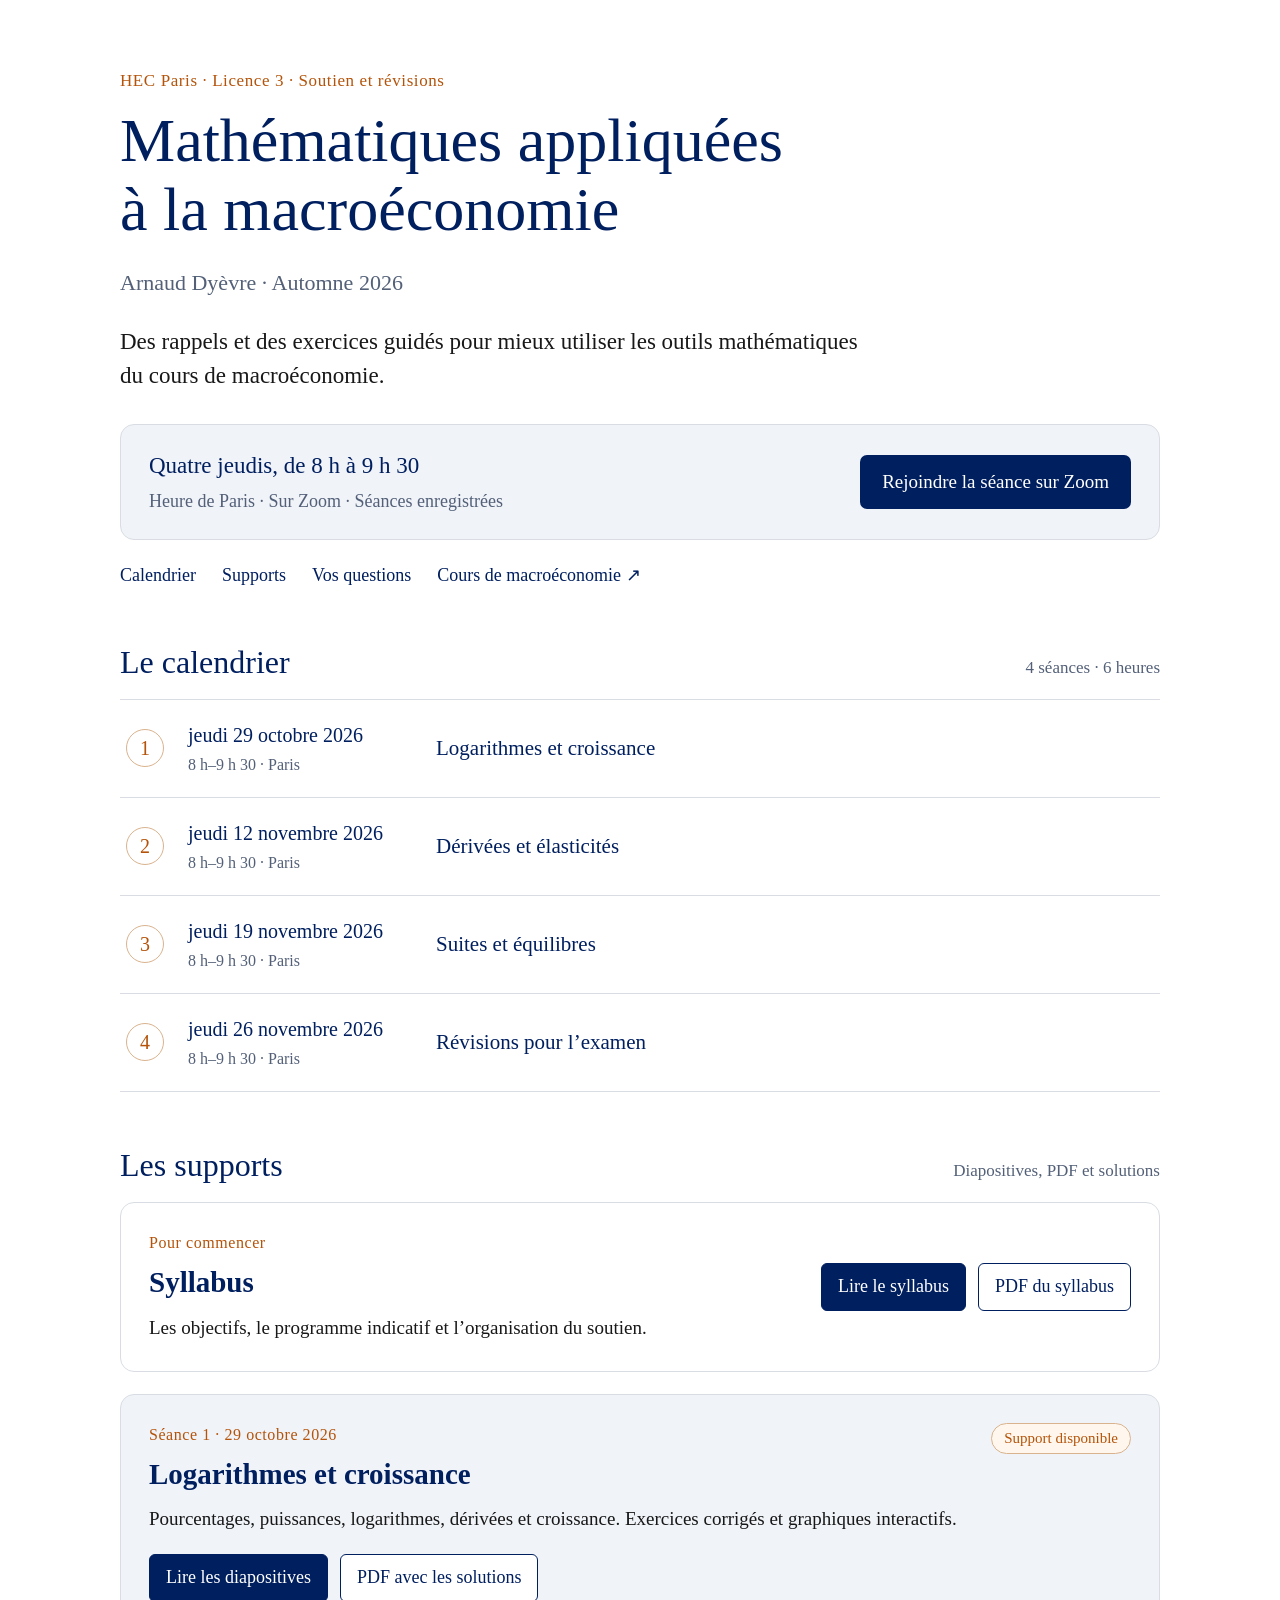
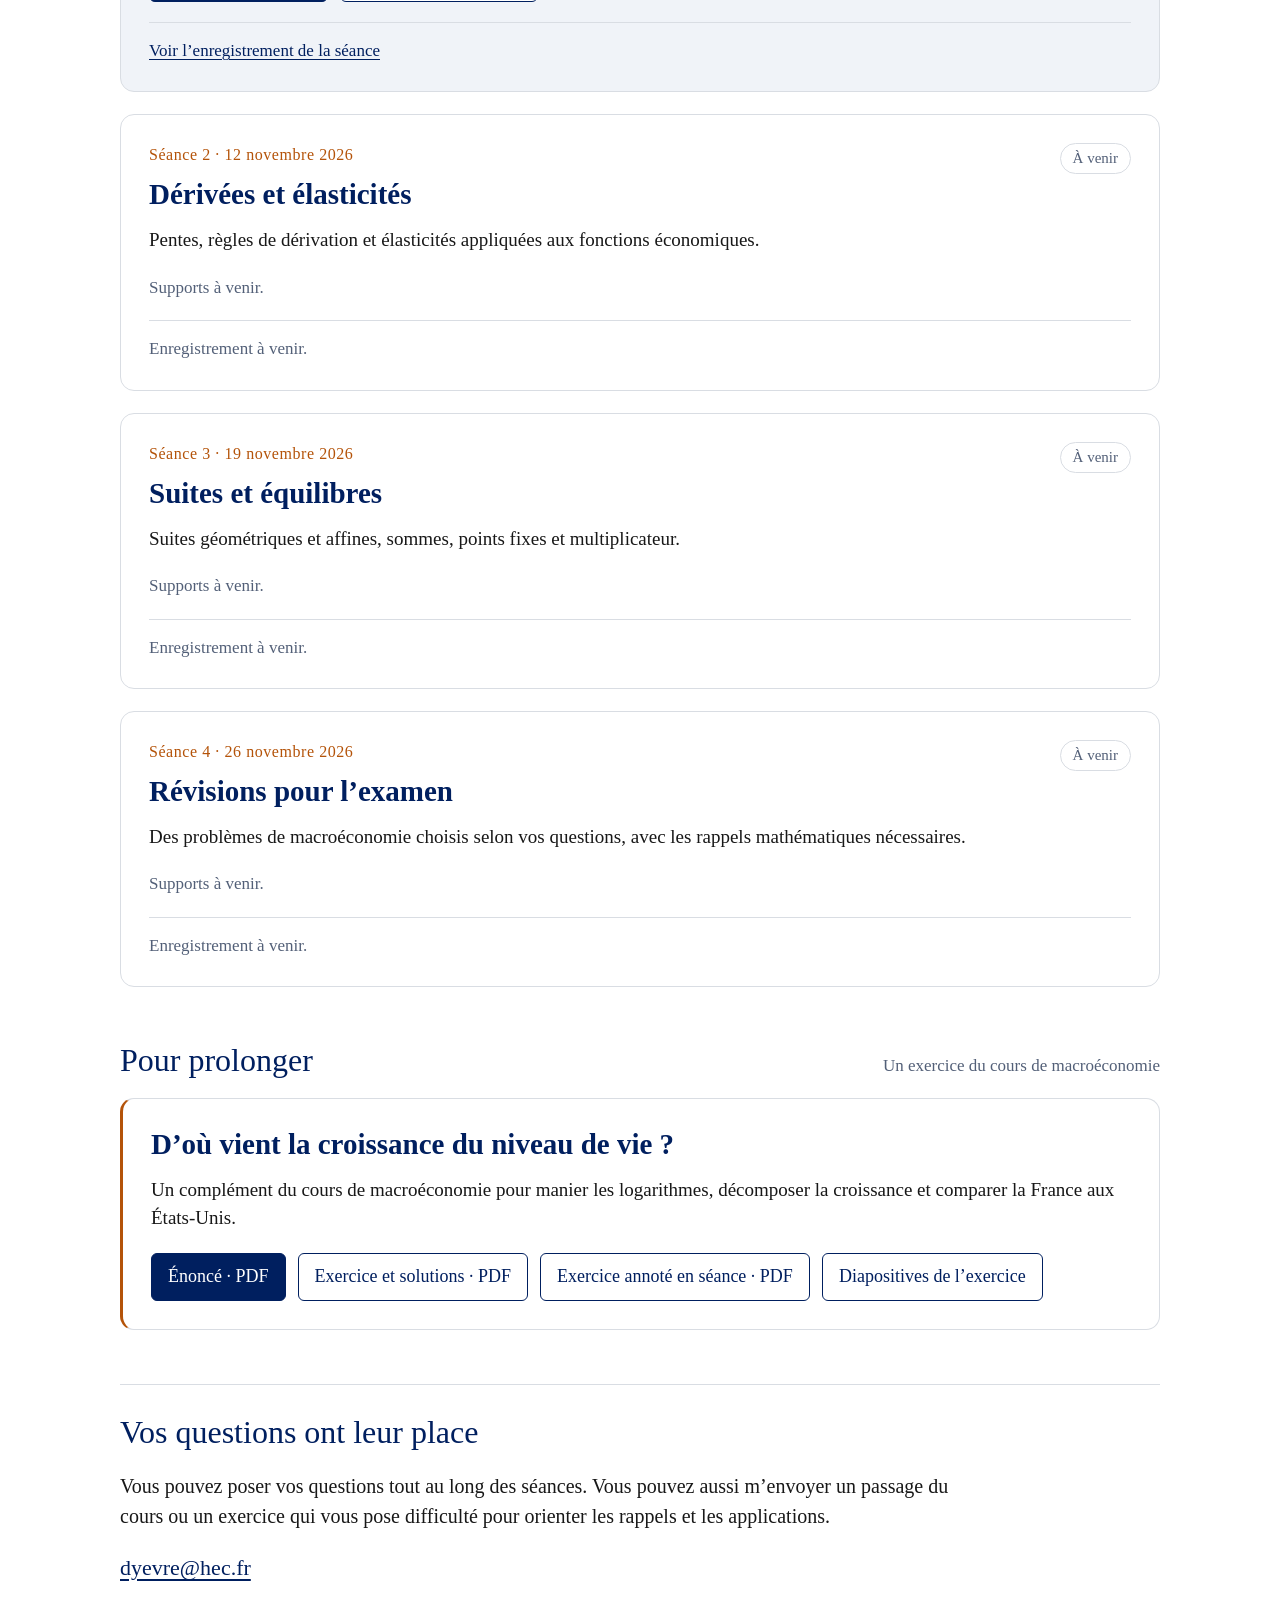
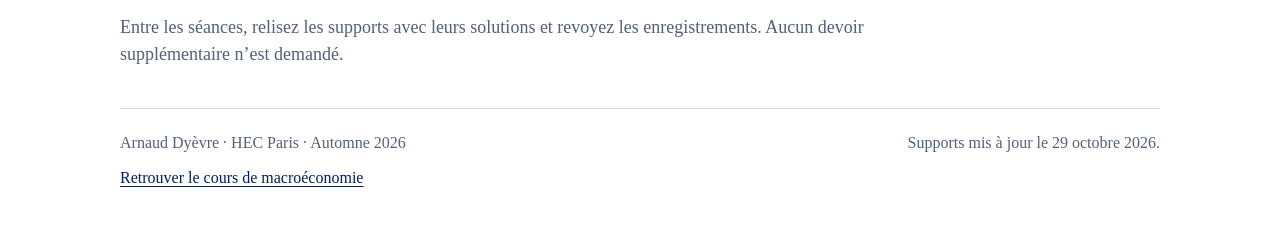
==== index.html @ a01ea905 "Retirer le sous-titre de la section questions" ====
<!doctype html>
<html lang="fr">
<head>
  <meta charset="utf-8">
  <meta name="viewport" content="width=device-width, initial-scale=1">
  <meta name="description" content="Soutien en mathématiques appliquées à la macroéconomie. HEC Paris, Licence 3, Arnaud Dyèvre. Calendrier, lien Zoom, supports et exercices corrigés.">
  <link rel="canonical" href="https://arnauddyevre.github.io/mathematiques-macro-l3-2026/">
  <link rel="stylesheet" href="assets/site.css">
  <title>Mathématiques appliquées à la macroéconomie · HEC Paris</title>
</head>
<body>
  <a class="skip-link" href="#contenu">Aller au contenu</a>
  <main id="contenu">
    <header class="masthead">
      <p class="label">HEC Paris · Licence 3 · Soutien et révisions</p>
      <h1>Mathématiques appliquées<br> à la macroéconomie</h1>
      <p class="byline">Arnaud Dyèvre · Automne 2026</p>
      <p class="intro">Des rappels et des exercices guidés pour mieux utiliser les outils mathématiques du cours de macroéconomie.</p>
      <div class="meeting">
        <div>
          <p class="meeting-title">Quatre jeudis, de 8 h à 9 h 30</p>
          <p>Heure de Paris · Sur Zoom · Séances enregistrées</p>
        </div>
        <a class="zoom-link" href="https://hec-fr.zoom.us/j/93011136037?pwd=wQGfQy9yDaXezqbJREj5pAg8mzJa5s.1">Rejoindre la séance sur Zoom</a>
      </div>
      <nav class="page-nav" aria-label="Sur cette page">
        <a href="#calendrier">Calendrier</a>
        <a href="#supports">Supports</a>
        <a href="#questions">Vos questions</a>
        <a href="https://arnauddyevre.github.io/macroeconomie-l3-2026/">Cours de macroéconomie ↗</a>
      </nav>
    </header>

    <section class="section" id="calendrier" aria-labelledby="calendrier-titre">
      <div class="section-heading">
        <h2 id="calendrier-titre">Le calendrier</h2>
        <p>4 séances · 6 heures</p>
      </div>
      <ol class="schedule">
        <li><span class="session-number" aria-hidden="true">1</span><div class="date-block"><time datetime="2026-10-29">jeudi 29 octobre 2026</time><span class="hours">8 h–9 h 30 · Paris</span></div><a class="session-topic" href="#seance-1">Logarithmes et croissance</a></li>
        <li><span class="session-number" aria-hidden="true">2</span><div class="date-block"><time datetime="2026-11-12">jeudi 12 novembre 2026</time><span class="hours">8 h–9 h 30 · Paris</span></div><span class="session-topic">Dérivées et élasticités</span></li>
        <li><span class="session-number" aria-hidden="true">3</span><div class="date-block"><time datetime="2026-11-19">jeudi 19 novembre 2026</time><span class="hours">8 h–9 h 30 · Paris</span></div><span class="session-topic">Suites et équilibres</span></li>
        <li><span class="session-number" aria-hidden="true">4</span><div class="date-block"><time datetime="2026-11-26">jeudi 26 novembre 2026</time><span class="hours">8 h–9 h 30 · Paris</span></div><span class="session-topic">Révisions pour l’examen</span></li>
      </ol>
    </section>

    <section class="section" id="supports" aria-labelledby="supports-titre">
      <div class="section-heading">
        <h2 id="supports-titre">Les supports</h2>
        <p>Diapositives, PDF et solutions</p>
      </div>
      <div class="resources">
        <article class="resource syllabus">
          <div>
            <p class="eyebrow">Pour commencer</p>
            <h3>Syllabus</h3>
            <p>Les objectifs, le programme indicatif et l’organisation du soutien.</p>
          </div>
          <div class="links">
            <a class="primary" href="syllabus.html">Lire le syllabus</a>
            <a href="syllabus.pdf">PDF du syllabus</a>
          </div>
        </article>
        <article class="resource" id="seance-1"><div class="resource-header"><div><p class="eyebrow">Séance 1 · 29 octobre 2026</p><h3>Logarithmes et croissance</h3></div><span class="badge">Support disponible</span></div><p>Pourcentages, puissances, logarithmes, dérivées et croissance. Exercices corrigés et graphiques interactifs.</p><div class="links"><a class="primary" href="seances/01/index.html">Lire les diapositives</a><a href="seances/01/cours.pdf">PDF avec les solutions</a></div><p class="recording"><a href="https://hec-fr.zoom.us/rec/share/CpAm8EbOjCnh-dAqGoiqT7dMK39bv6_AXzwd8DbIf7z0qq-OhSdYJFGnqso7XbMc.ZM7nqVQyBa89vtGU">Voir l’enregistrement de la séance</a></p></article>
        <article class="resource upcoming" id="seance-2"><div class="resource-header"><div><p class="eyebrow">Séance 2 · 12 novembre 2026</p><h3>Dérivées et élasticités</h3></div><span class="badge upcoming">À venir</span></div><p>Pentes, règles de dérivation et élasticités appliquées aux fonctions économiques.</p><p class="availability">Supports à venir.</p><p class="recording">Enregistrement à venir.</p></article>
        <article class="resource upcoming" id="seance-3"><div class="resource-header"><div><p class="eyebrow">Séance 3 · 19 novembre 2026</p><h3>Suites et équilibres</h3></div><span class="badge upcoming">À venir</span></div><p>Suites géométriques et affines, sommes, points fixes et multiplicateur.</p><p class="availability">Supports à venir.</p><p class="recording">Enregistrement à venir.</p></article>
        <article class="resource upcoming" id="seance-4"><div class="resource-header"><div><p class="eyebrow">Séance 4 · 26 novembre 2026</p><h3>Révisions pour l’examen</h3></div><span class="badge upcoming">À venir</span></div><p>Des problèmes de macroéconomie choisis selon vos questions, avec les rappels mathématiques nécessaires.</p><p class="availability">Supports à venir.</p><p class="recording">Enregistrement à venir.</p></article>
      </div>
    </section>

    <section class="section" aria-labelledby="complement-titre">
      <div class="section-heading">
        <h2 id="complement-titre">Pour prolonger</h2>
        <p>Un exercice du cours de macroéconomie</p>
      </div>
      <article class="resource complement">
        <h3>D’où vient la croissance du niveau de vie ?</h3>
        <p>Un complément du cours de macroéconomie pour manier les logarithmes, décomposer la croissance et comparer la France aux États-Unis.</p>
        <div class="links">
          <a class="primary" href="https://arnauddyevre.github.io/macroeconomie-l3-2026/chapitre-1/exercices/niveau_vie_exercice_etudiant.pdf">Énoncé · PDF</a>
          <a href="https://arnauddyevre.github.io/macroeconomie-l3-2026/supports-enseignant-362f9e78756efc9147313d8e/session-1/exercices/niveau_vie_exercice_corrige.pdf">Exercice et solutions · PDF</a>
          <a href="seances/01/exercices/niveau_vie_exercice_annote.pdf">Exercice annoté en séance · PDF</a>
          <a href="https://arnauddyevre.github.io/macroeconomie-l3-2026/chapitre-1/#exercice-niveau-vie-1">Diapositives de l’exercice</a>
        </div>
      </article>
    </section>

    <section class="questions" id="questions" aria-labelledby="questions-titre">
      <h2 id="questions-titre">Vos questions ont leur place</h2>
      <p>Vous pouvez poser vos questions tout au long des séances. Vous pouvez aussi m’envoyer un passage du cours ou un exercice qui vous pose difficulté pour orienter les rappels et les applications.</p>
      <a class="contact" href="mailto:dyevre@hec.fr">dyevre@hec.fr</a>
      <p class="after-class">Entre les séances, relisez les supports avec leurs solutions et revoyez les enregistrements. Aucun devoir supplémentaire n’est demandé.</p>
    </section>

    <footer>
      <p>Arnaud Dyèvre · HEC Paris · Automne 2026</p>
      <p>Supports mis à jour le <time datetime="2026-10-29">29 octobre 2026</time>.</p>
      <a href="https://arnauddyevre.github.io/macroeconomie-l3-2026/">Retrouver le cours de macroéconomie</a>
    </footer>
  </main>
</body>
</html>
---- assets/site.css ----
:root{--navy:#001F5F;--accent:#B45309;--ink:#181818;--muted:#536078;--line:#D9DDE3;--blue:#F0F3F8;--orange:#FFF7ED}
*{box-sizing:border-box}
html{scroll-behavior:smooth;scroll-padding-top:24px}
body{margin:0;background:#fff;color:var(--ink);font-family:Palatino,"Palatino Linotype","Book Antiqua",serif;font-size:20px;line-height:1.5}
a{color:var(--navy);text-underline-offset:.18em}
a:focus-visible{outline:3px solid var(--accent);outline-offset:5px}
main{max-width:1100px;margin:0 auto;padding:68px 30px 40px}
.skip-link{position:absolute;left:24px;top:-100px;background:#fff;padding:12px 18px;z-index:10}
.skip-link:focus{top:16px}
.label,.eyebrow{color:var(--accent);font-size:17px;letter-spacing:.035em;margin:0 0 12px}
h1,h2,h3{color:var(--navy)}
h1{font-size:clamp(37px,5.7vw,62px);line-height:1.12;font-weight:400;margin:0 0 22px}
.byline{color:var(--muted);font-size:22px;margin:0 0 26px}
.intro{max-width:760px;font-size:23px;line-height:1.45;margin:0 0 32px}
.meeting{display:flex;align-items:center;justify-content:space-between;gap:24px;padding:24px 28px;background:var(--blue);border:1px solid var(--line);border-radius:14px}
.meeting p{margin:0;color:var(--muted);font-size:18px}
.meeting .meeting-title{font-size:23px;color:var(--navy);margin-bottom:4px}
.meeting .zoom-link{flex-shrink:0;text-align:center;text-decoration:none;background:var(--navy);color:#fff;padding:13px 22px;border-radius:7px;font-size:19px;min-height:48px}
.meeting .zoom-link:hover{box-shadow:0 0 0 2px var(--accent)}
.preview-warning{max-width:300px;border-left:3px solid var(--accent);padding-left:16px;color:var(--accent)!important}
.page-nav{display:flex;flex-wrap:wrap;gap:12px 26px;padding:22px 0 0;font-size:18px}
.page-nav a{text-decoration:none}
.page-nav a:hover{text-decoration:underline}
.section{margin-top:54px}
.section-heading{display:flex;align-items:baseline;justify-content:space-between;gap:20px;margin-bottom:18px}
h2{font-size:32px;line-height:1.2;font-weight:400;margin:0}
.section-heading p{margin:0;color:var(--muted);font-size:17px}
.schedule{list-style:none;padding:0;margin:0;border-top:1px solid var(--line)}
.schedule li{display:grid;grid-template-columns:44px 230px 1fr;align-items:center;gap:18px;padding:20px 6px;border-bottom:1px solid var(--line)}
.session-number{display:flex;align-items:center;justify-content:center;width:38px;height:38px;color:var(--accent);border:1px solid #D9B38E;border-radius:50%;font-size:20px}
.date-block time{display:block;color:var(--navy);font-size:20px}
.date-block .hours{display:block;color:var(--muted);font-size:16px;margin-top:3px}
.schedule .session-topic{color:var(--navy);font-size:21px;text-decoration:none}
.schedule a.session-topic:hover{text-decoration:underline}
.resources{display:grid;grid-template-columns:minmax(0,1fr);gap:22px}
.resource{border:1px solid var(--line);border-radius:14px;background:var(--blue);padding:28px}
.resource h3{font-size:29px;font-weight:600;line-height:1.2;margin:0 0 14px}
.resource p{font-size:19px;margin:0 0 20px}
.resource .eyebrow{font-size:16px;color:var(--accent);margin-bottom:10px}
.resource-header{display:flex;justify-content:space-between;align-items:flex-start;gap:24px}
.resource-header .badge{white-space:nowrap;border:1px solid #D9B38E;border-radius:30px;padding:4px 12px;font-size:15px;line-height:1.4;color:var(--accent);background:var(--orange)}
.resource-header .badge.upcoming{color:var(--muted);border-color:var(--line);background:#fff}
.links{display:flex;flex-wrap:wrap;gap:12px}
.links a{display:inline-flex;align-items:center;justify-content:center;padding:10px 16px;border:1px solid var(--navy);border-radius:6px;background:#fff;color:var(--navy);font-size:18px;line-height:1.4;text-decoration:none;min-height:48px}
.links a.primary{background:var(--navy);color:#fff}
.links a:hover{box-shadow:0 0 0 2px var(--accent)}
.syllabus{background:#fff;display:flex;align-items:center;justify-content:space-between;gap:30px}
.syllabus p:last-child{margin-bottom:0}
.syllabus .links{flex-shrink:0}
.resource .recording{border-top:1px solid var(--line);padding-top:15px;margin-top:20px;margin-bottom:0;color:var(--muted);font-size:17px}
.resource .availability{color:var(--muted);font-size:17px;margin-bottom:0}
.resource.upcoming{background:#fff}
.complement{background:#fff;border-left:3px solid var(--accent)}
.questions{margin-top:54px;padding:28px 0 0;border-top:1px solid var(--line)}
.questions h2{margin-bottom:18px}
.questions>p:not(.eyebrow){max-width:850px}
.contact{display:inline-block;font-size:22px;margin-bottom:12px}
.questions .after-class{font-size:18px;color:var(--muted)}
footer{display:flex;flex-wrap:wrap;justify-content:space-between;gap:6px 24px;border-top:1px solid var(--line);margin-top:40px;padding-top:22px;font-size:16px;color:var(--muted)}
footer p{margin:0}
footer a{flex-basis:100%;margin-top:5px}
@media(max-width:780px){
  .syllabus{display:block}
  .syllabus .links{margin-top:22px}
  .meeting{align-items:flex-start}
  .schedule li{grid-template-columns:40px 200px 1fr;gap:14px}
  .section-heading{display:block}
  .section-heading p{margin-top:8px}
}
@media(max-width:560px){
  main{padding:36px 20px}
  h1{font-size:38px}
  h1 br{display:none}
  .label{font-size:15px}
  .byline{font-size:20px;margin-bottom:24px}
  .intro{font-size:21px}
  .meeting{display:block;padding:22px}
  .meeting .meeting-title{font-size:21px}
  .meeting .zoom-link{display:block;margin-top:20px}
  .preview-warning{margin-top:18px!important}
  .page-nav{gap:12px 22px;font-size:17px}
  .section{margin-top:42px}
  h2{font-size:29px}
  .schedule li{grid-template-columns:38px 1fr;gap:5px 14px;padding:18px 0}
  .session-number{grid-row:1 / span 2;align-self:start;margin-top:2px}
  .date-block time{font-size:19px}
  .date-block .hours{font-size:16px}
  .schedule .session-topic{grid-column:2;font-size:20px;margin-top:5px}
  .resource{padding:23px}
  .resource h3{font-size:26px}
  .resource-header{display:block}
  .resource-header .badge{display:inline-block;margin:0 0 14px}
  .links{gap:10px}
  .links a{width:100%;justify-content:center;font-size:17px}
  .questions{margin-top:42px}
}
@media(prefers-reduced-motion:reduce){html{scroll-behavior:auto}}
@media print{
  body{font-size:12pt}
  main{padding:0}
  .page-nav,.skip-link{display:none}
  .resource,.meeting{break-inside:avoid}
  .links a{border-color:var(--line);background:#fff!important;color:var(--navy)!important}
  .section{margin-top:24pt}
  footer{font-size:10pt}
}
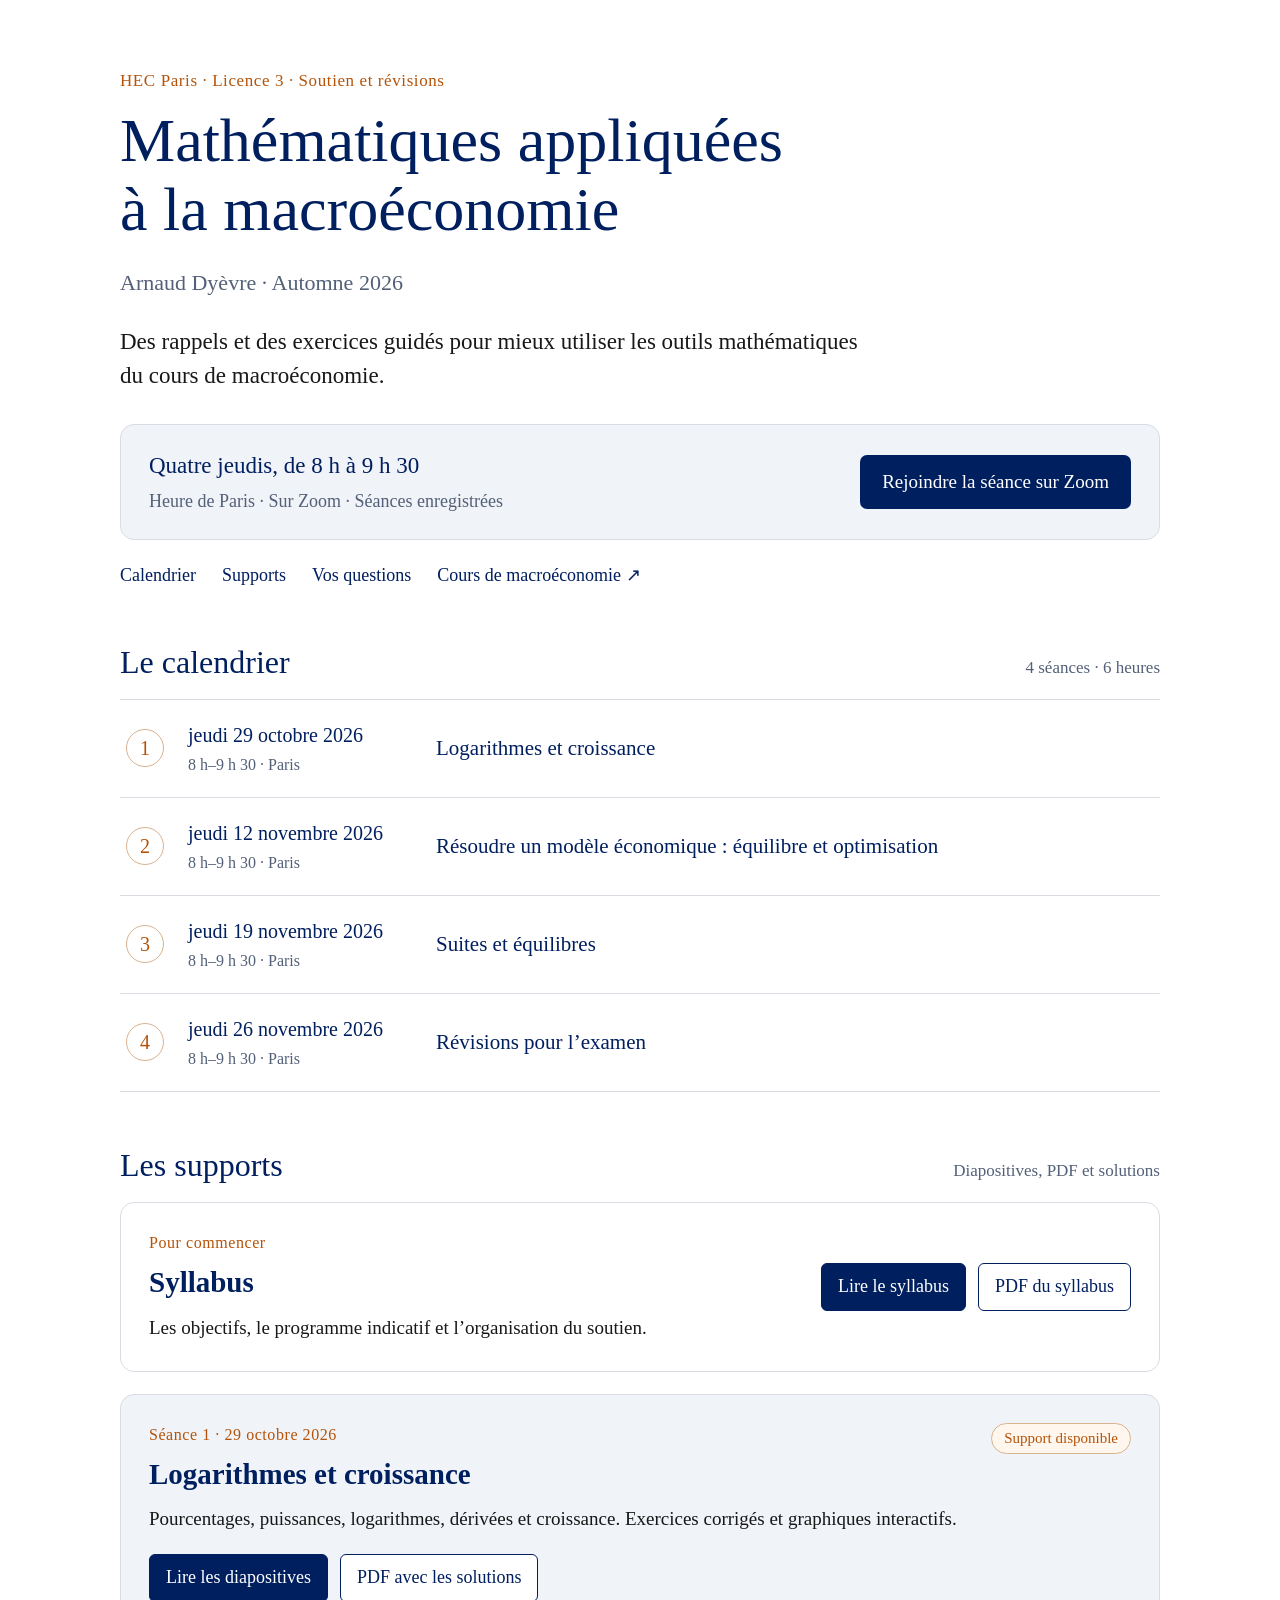
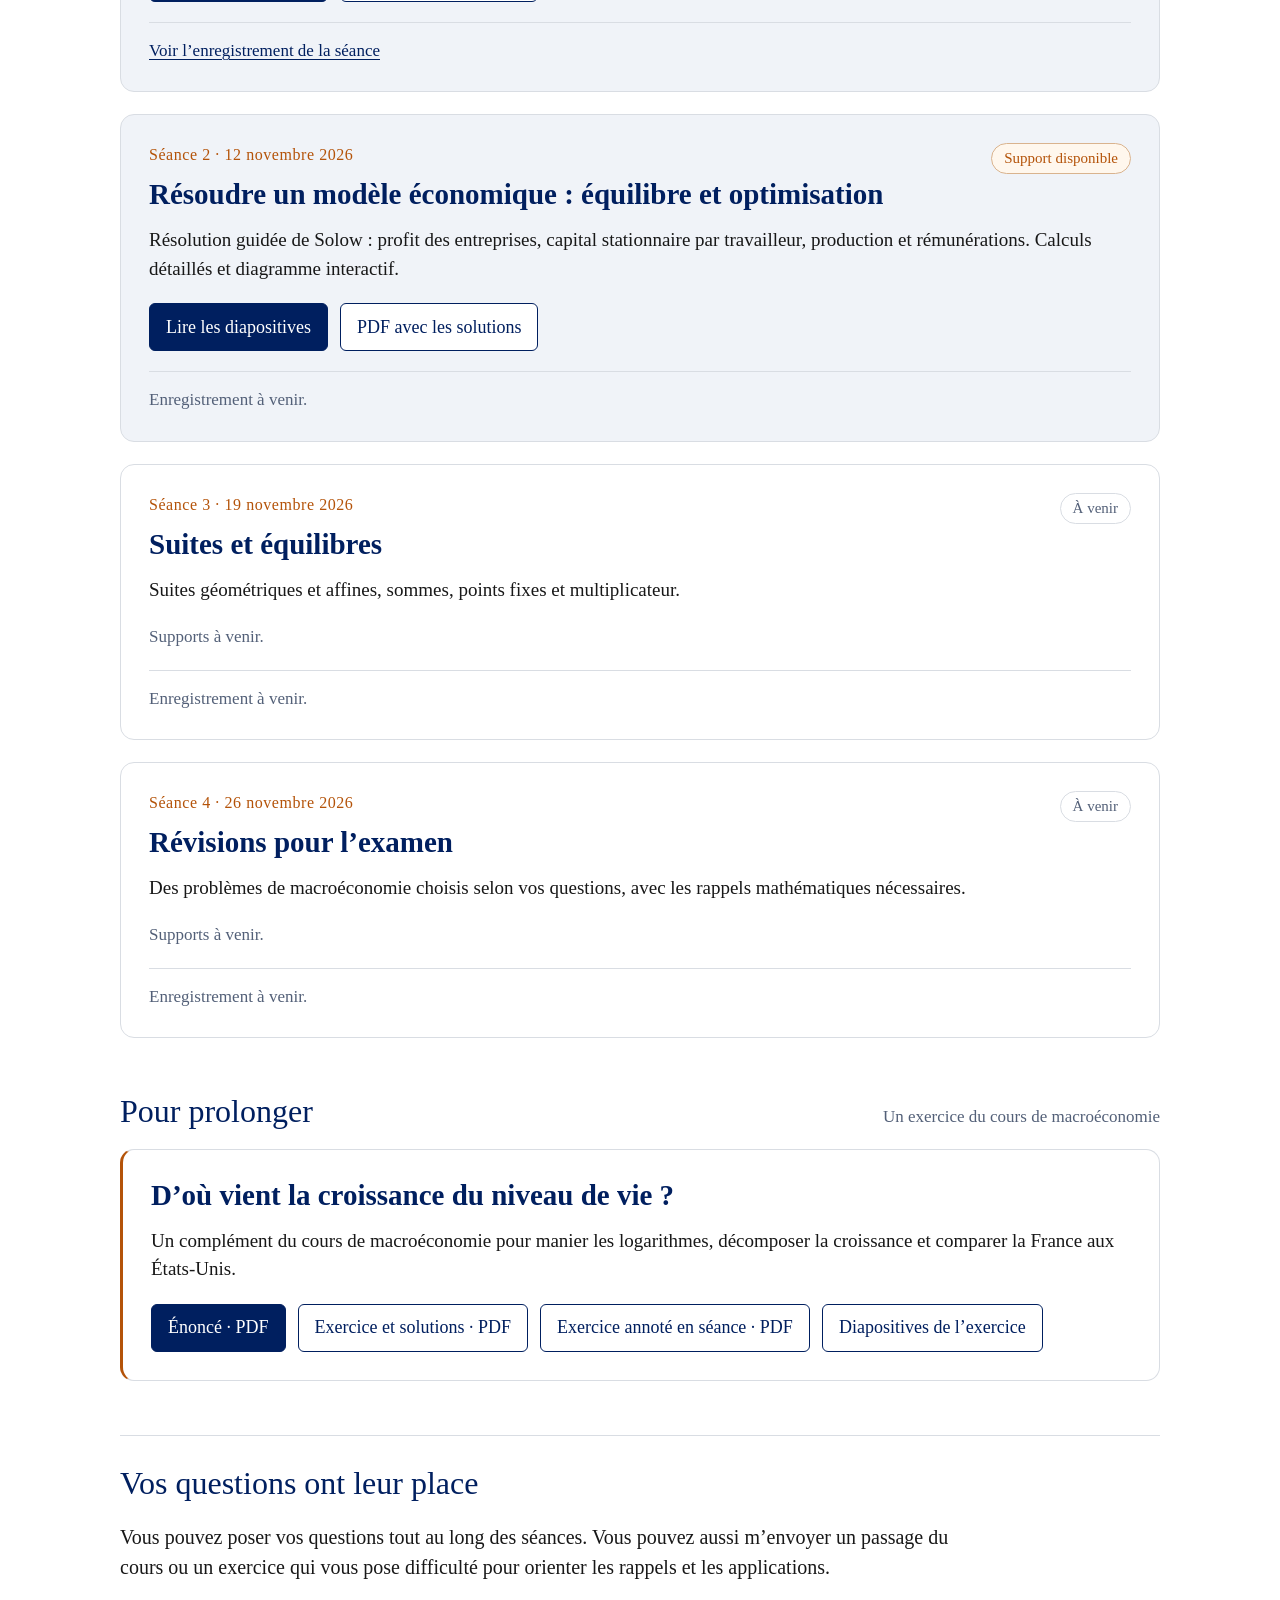
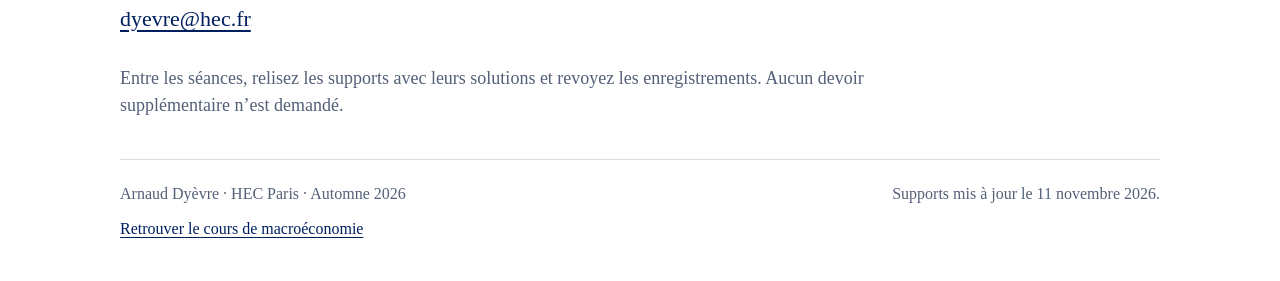
==== commit 7c5cc25d: "Publier la résolution guidée de Solow et actualiser le soutien" ====
--- a/index.html
+++ b/index.html
@@ -38,7 +38,7 @@
       </div>
       <ol class="schedule">
         <li><span class="session-number" aria-hidden="true">1</span><div class="date-block"><time datetime="2026-10-29">jeudi 29 octobre 2026</time><span class="hours">8 h–9 h 30 · Paris</span></div><a class="session-topic" href="#seance-1">Logarithmes et croissance</a></li>
-        <li><span class="session-number" aria-hidden="true">2</span><div class="date-block"><time datetime="2026-11-12">jeudi 12 novembre 2026</time><span class="hours">8 h–9 h 30 · Paris</span></div><span class="session-topic">Dérivées et élasticités</span></li>
+        <li><span class="session-number" aria-hidden="true">2</span><div class="date-block"><time datetime="2026-11-12">jeudi 12 novembre 2026</time><span class="hours">8 h–9 h 30 · Paris</span></div><a class="session-topic" href="#seance-2">Résoudre un modèle économique : équilibre et optimisation</a></li>
         <li><span class="session-number" aria-hidden="true">3</span><div class="date-block"><time datetime="2026-11-19">jeudi 19 novembre 2026</time><span class="hours">8 h–9 h 30 · Paris</span></div><span class="session-topic">Suites et équilibres</span></li>
         <li><span class="session-number" aria-hidden="true">4</span><div class="date-block"><time datetime="2026-11-26">jeudi 26 novembre 2026</time><span class="hours">8 h–9 h 30 · Paris</span></div><span class="session-topic">Révisions pour l’examen</span></li>
       </ol>
@@ -62,7 +62,7 @@
           </div>
         </article>
         <article class="resource" id="seance-1"><div class="resource-header"><div><p class="eyebrow">Séance 1 · 29 octobre 2026</p><h3>Logarithmes et croissance</h3></div><span class="badge">Support disponible</span></div><p>Pourcentages, puissances, logarithmes, dérivées et croissance. Exercices corrigés et graphiques interactifs.</p><div class="links"><a class="primary" href="seances/01/index.html">Lire les diapositives</a><a href="seances/01/cours.pdf">PDF avec les solutions</a></div><p class="recording"><a href="https://hec-fr.zoom.us/rec/share/CpAm8EbOjCnh-dAqGoiqT7dMK39bv6_AXzwd8DbIf7z0qq-OhSdYJFGnqso7XbMc.ZM7nqVQyBa89vtGU">Voir l’enregistrement de la séance</a></p></article>
-        <article class="resource upcoming" id="seance-2"><div class="resource-header"><div><p class="eyebrow">Séance 2 · 12 novembre 2026</p><h3>Dérivées et élasticités</h3></div><span class="badge upcoming">À venir</span></div><p>Pentes, règles de dérivation et élasticités appliquées aux fonctions économiques.</p><p class="availability">Supports à venir.</p><p class="recording">Enregistrement à venir.</p></article>
+        <article class="resource" id="seance-2"><div class="resource-header"><div><p class="eyebrow">Séance 2 · 12 novembre 2026</p><h3>Résoudre un modèle économique : équilibre et optimisation</h3></div><span class="badge">Support disponible</span></div><p>Résolution guidée de Solow : profit des entreprises, capital stationnaire par travailleur, production et rémunérations. Calculs détaillés et diagramme interactif.</p><div class="links"><a class="primary" href="seances/02/index.html">Lire les diapositives</a><a href="seances/02/cours.pdf">PDF avec les solutions</a></div><p class="recording">Enregistrement à venir.</p></article>
         <article class="resource upcoming" id="seance-3"><div class="resource-header"><div><p class="eyebrow">Séance 3 · 19 novembre 2026</p><h3>Suites et équilibres</h3></div><span class="badge upcoming">À venir</span></div><p>Suites géométriques et affines, sommes, points fixes et multiplicateur.</p><p class="availability">Supports à venir.</p><p class="recording">Enregistrement à venir.</p></article>
         <article class="resource upcoming" id="seance-4"><div class="resource-header"><div><p class="eyebrow">Séance 4 · 26 novembre 2026</p><h3>Révisions pour l’examen</h3></div><span class="badge upcoming">À venir</span></div><p>Des problèmes de macroéconomie choisis selon vos questions, avec les rappels mathématiques nécessaires.</p><p class="availability">Supports à venir.</p><p class="recording">Enregistrement à venir.</p></article>
       </div>
@@ -94,7 +94,7 @@
 
     <footer>
       <p>Arnaud Dyèvre · HEC Paris · Automne 2026</p>
-      <p>Supports mis à jour le <time datetime="2026-10-29">29 octobre 2026</time>.</p>
+      <p>Supports mis à jour le <time datetime="2026-11-11">11 novembre 2026</time>.</p>
       <a href="https://arnauddyevre.github.io/macroeconomie-l3-2026/">Retrouver le cours de macroéconomie</a>
     </footer>
   </main>
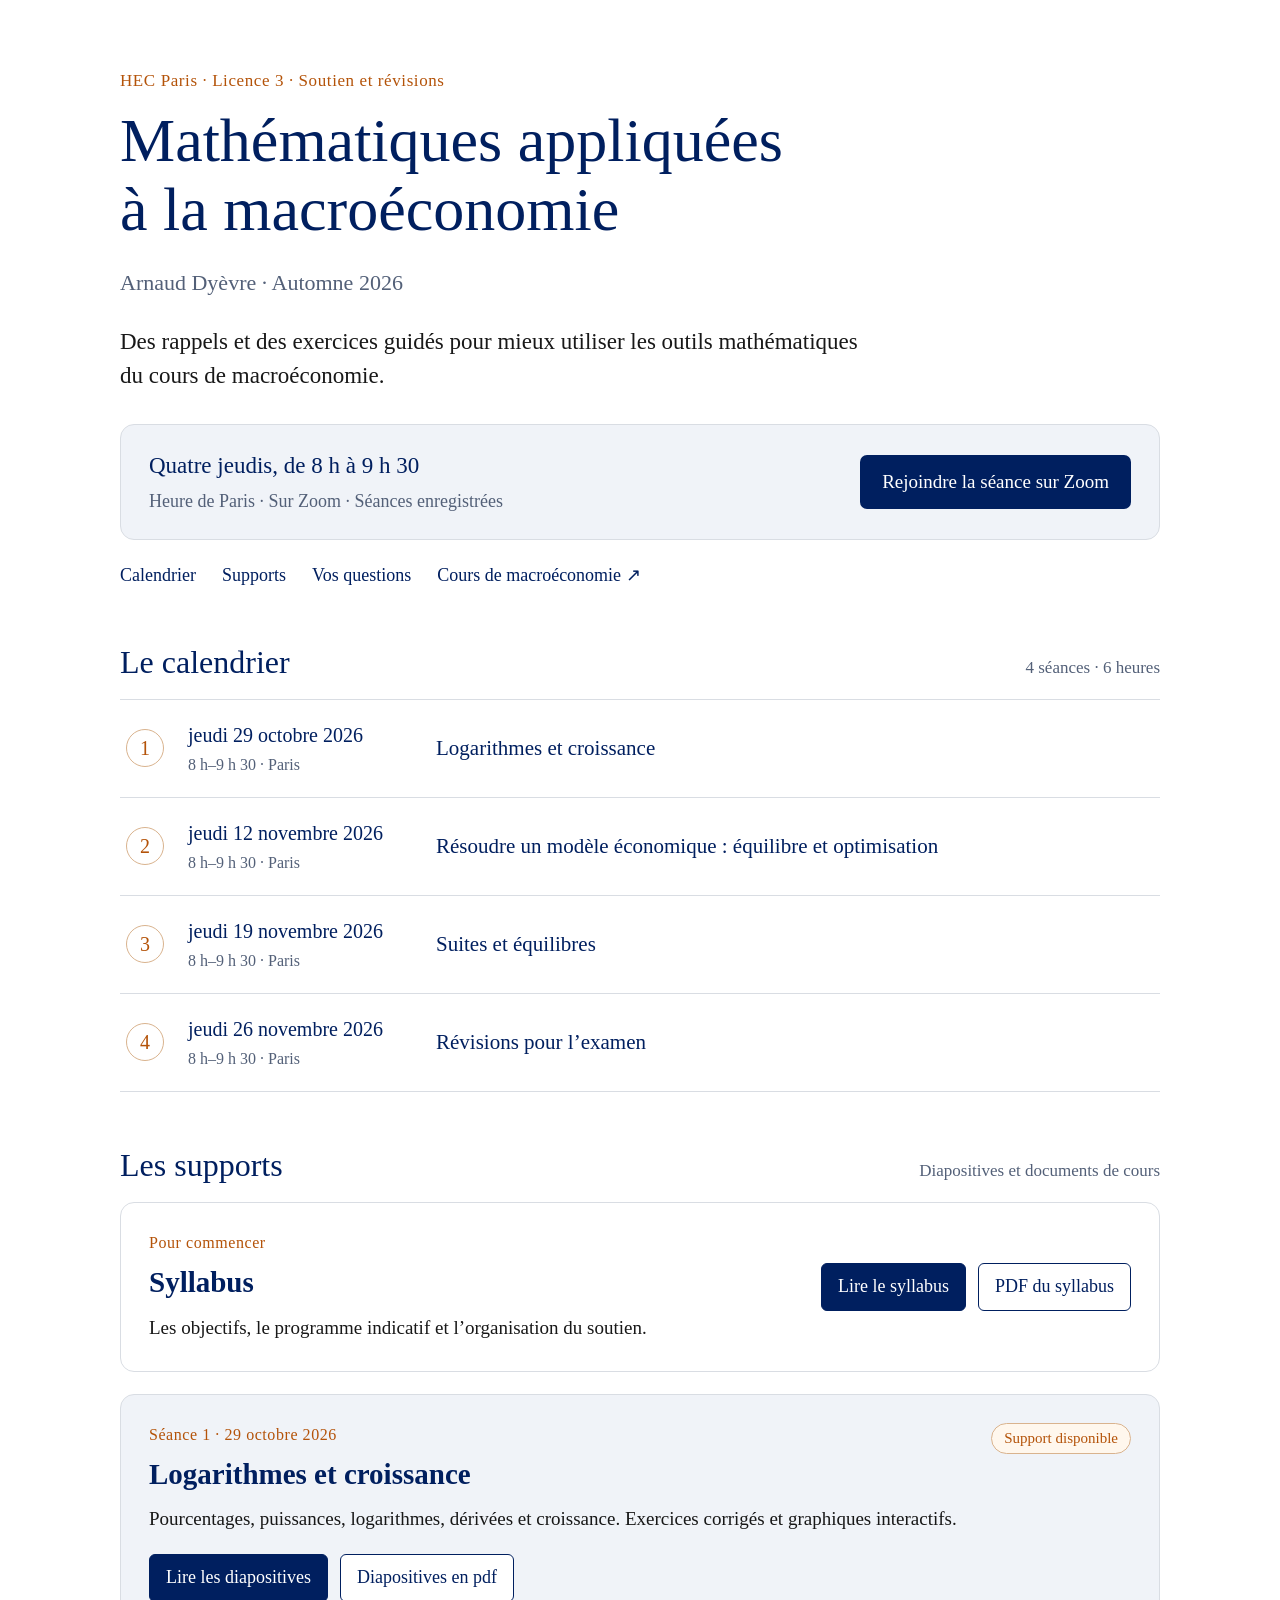
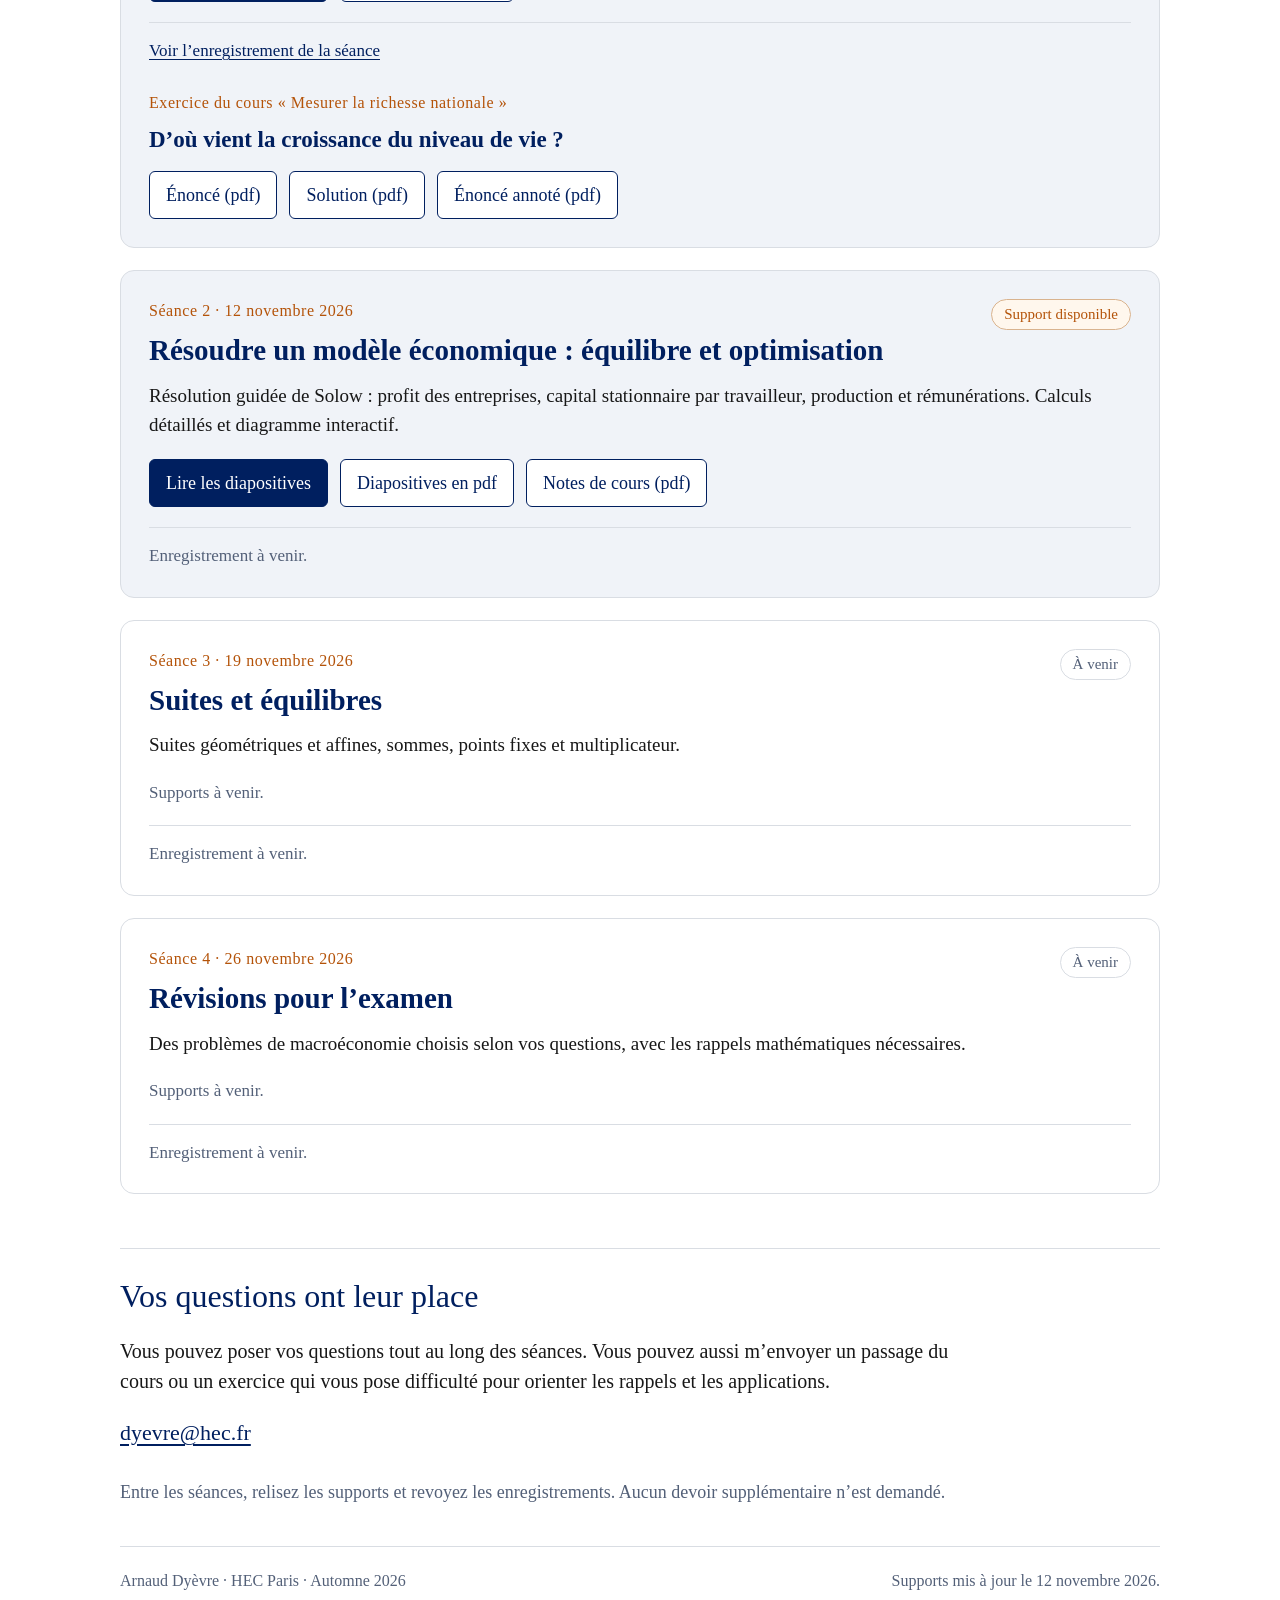
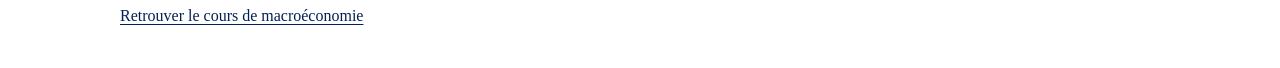
==== commit 9bef3ae6: "Regrouper les ressources par séance et ajouter les notes du 12 novembre" ====
--- a/index.html
+++ b/index.html
@@ -47,7 +47,7 @@
     <section class="section" id="supports" aria-labelledby="supports-titre">
       <div class="section-heading">
         <h2 id="supports-titre">Les supports</h2>
-        <p>Diapositives, PDF et solutions</p>
+        <p>Diapositives et documents de cours</p>
       </div>
       <div class="resources">
         <article class="resource syllabus">
@@ -61,40 +61,23 @@
             <a href="syllabus.pdf">PDF du syllabus</a>
           </div>
         </article>
-        <article class="resource" id="seance-1"><div class="resource-header"><div><p class="eyebrow">Séance 1 · 29 octobre 2026</p><h3>Logarithmes et croissance</h3></div><span class="badge">Support disponible</span></div><p>Pourcentages, puissances, logarithmes, dérivées et croissance. Exercices corrigés et graphiques interactifs.</p><div class="links"><a class="primary" href="seances/01/index.html">Lire les diapositives</a><a href="seances/01/cours.pdf">PDF avec les solutions</a></div><p class="recording"><a href="https://hec-fr.zoom.us/rec/share/CpAm8EbOjCnh-dAqGoiqT7dMK39bv6_AXzwd8DbIf7z0qq-OhSdYJFGnqso7XbMc.ZM7nqVQyBa89vtGU">Voir l’enregistrement de la séance</a></p></article>
-        <article class="resource" id="seance-2"><div class="resource-header"><div><p class="eyebrow">Séance 2 · 12 novembre 2026</p><h3>Résoudre un modèle économique : équilibre et optimisation</h3></div><span class="badge">Support disponible</span></div><p>Résolution guidée de Solow : profit des entreprises, capital stationnaire par travailleur, production et rémunérations. Calculs détaillés et diagramme interactif.</p><div class="links"><a class="primary" href="seances/02/index.html">Lire les diapositives</a><a href="seances/02/cours.pdf">PDF avec les solutions</a></div><p class="recording">Enregistrement à venir.</p></article>
+        <article class="resource" id="seance-1"><div class="resource-header"><div><p class="eyebrow">Séance 1 · 29 octobre 2026</p><h3>Logarithmes et croissance</h3></div><span class="badge">Support disponible</span></div><p>Pourcentages, puissances, logarithmes, dérivées et croissance. Exercices corrigés et graphiques interactifs.</p><div class="links"><a class="primary" href="seances/01/index.html">Lire les diapositives</a><a href="seances/01/cours.pdf">Diapositives en pdf</a></div><p class="recording"><a href="https://hec-fr.zoom.us/rec/share/CpAm8EbOjCnh-dAqGoiqT7dMK39bv6_AXzwd8DbIf7z0qq-OhSdYJFGnqso7XbMc.ZM7nqVQyBa89vtGU">Voir l’enregistrement de la séance</a></p><div class="exercise"><p class="eyebrow">Exercice du cours « Mesurer la richesse nationale »</p><h4>D’où vient la croissance du niveau de vie ?</h4><div class="links"><a href="https://arnauddyevre.github.io/macroeconomie-l3-2026/chapitre-1/exercices/niveau_vie_exercice_etudiant.pdf">Énoncé (pdf)</a><a href="https://arnauddyevre.github.io/macroeconomie-l3-2026/supports-enseignant-362f9e78756efc9147313d8e/session-1/exercices/niveau_vie_exercice_corrige.pdf">Solution (pdf)</a><a href="seances/01/exercices/niveau_vie_exercice_annote.pdf">Énoncé annoté (pdf)</a></div></div></article>
+        <article class="resource" id="seance-2"><div class="resource-header"><div><p class="eyebrow">Séance 2 · 12 novembre 2026</p><h3>Résoudre un modèle économique : équilibre et optimisation</h3></div><span class="badge">Support disponible</span></div><p>Résolution guidée de Solow : profit des entreprises, capital stationnaire par travailleur, production et rémunérations. Calculs détaillés et diagramme interactif.</p><div class="links"><a class="primary" href="seances/02/index.html">Lire les diapositives</a><a href="seances/02/cours.pdf">Diapositives en pdf</a><a href="seances/02/notes_de_cours.pdf">Notes de cours (pdf)</a></div><p class="recording">Enregistrement à venir.</p></article>
         <article class="resource upcoming" id="seance-3"><div class="resource-header"><div><p class="eyebrow">Séance 3 · 19 novembre 2026</p><h3>Suites et équilibres</h3></div><span class="badge upcoming">À venir</span></div><p>Suites géométriques et affines, sommes, points fixes et multiplicateur.</p><p class="availability">Supports à venir.</p><p class="recording">Enregistrement à venir.</p></article>
         <article class="resource upcoming" id="seance-4"><div class="resource-header"><div><p class="eyebrow">Séance 4 · 26 novembre 2026</p><h3>Révisions pour l’examen</h3></div><span class="badge upcoming">À venir</span></div><p>Des problèmes de macroéconomie choisis selon vos questions, avec les rappels mathématiques nécessaires.</p><p class="availability">Supports à venir.</p><p class="recording">Enregistrement à venir.</p></article>
       </div>
-    </section>
-
-    <section class="section" aria-labelledby="complement-titre">
-      <div class="section-heading">
-        <h2 id="complement-titre">Pour prolonger</h2>
-        <p>Un exercice du cours de macroéconomie</p>
-      </div>
-      <article class="resource complement">
-        <h3>D’où vient la croissance du niveau de vie ?</h3>
-        <p>Un complément du cours de macroéconomie pour manier les logarithmes, décomposer la croissance et comparer la France aux États-Unis.</p>
-        <div class="links">
-          <a class="primary" href="https://arnauddyevre.github.io/macroeconomie-l3-2026/chapitre-1/exercices/niveau_vie_exercice_etudiant.pdf">Énoncé · PDF</a>
-          <a href="https://arnauddyevre.github.io/macroeconomie-l3-2026/supports-enseignant-362f9e78756efc9147313d8e/session-1/exercices/niveau_vie_exercice_corrige.pdf">Exercice et solutions · PDF</a>
-          <a href="seances/01/exercices/niveau_vie_exercice_annote.pdf">Exercice annoté en séance · PDF</a>
-          <a href="https://arnauddyevre.github.io/macroeconomie-l3-2026/chapitre-1/#exercice-niveau-vie-1">Diapositives de l’exercice</a>
-        </div>
-      </article>
     </section>
 
     <section class="questions" id="questions" aria-labelledby="questions-titre">
       <h2 id="questions-titre">Vos questions ont leur place</h2>
       <p>Vous pouvez poser vos questions tout au long des séances. Vous pouvez aussi m’envoyer un passage du cours ou un exercice qui vous pose difficulté pour orienter les rappels et les applications.</p>
       <a class="contact" href="mailto:dyevre@hec.fr">dyevre@hec.fr</a>
-      <p class="after-class">Entre les séances, relisez les supports avec leurs solutions et revoyez les enregistrements. Aucun devoir supplémentaire n’est demandé.</p>
+      <p class="after-class">Entre les séances, relisez les supports et revoyez les enregistrements. Aucun devoir supplémentaire n’est demandé.</p>
     </section>
 
     <footer>
       <p>Arnaud Dyèvre · HEC Paris · Automne 2026</p>
-      <p>Supports mis à jour le <time datetime="2026-11-11">11 novembre 2026</time>.</p>
+      <p>Supports mis à jour le <time datetime="2026-11-12">12 novembre 2026</time>.</p>
       <a href="https://arnauddyevre.github.io/macroeconomie-l3-2026/">Retrouver le cours de macroéconomie</a>
     </footer>
   </main>
--- a/assets/site.css
+++ b/assets/site.css
@@ -44,6 +44,8 @@
 .links a{display:inline-flex;align-items:center;justify-content:center;padding:10px 16px;border:1px solid var(--navy);border-radius:6px;background:#fff;color:var(--navy);font-size:18px;line-height:1.4;text-decoration:none;min-height:48px}
 .links a.primary{background:var(--navy);color:#fff}
 .links a:hover{box-shadow:0 0 0 2px var(--accent)}
+.exercise{margin-top:28px}
+.exercise h4{color:var(--navy);font-size:23px;line-height:1.3;margin:0 0 16px}
 .syllabus{background:#fff;display:flex;align-items:center;justify-content:space-between;gap:30px}
 .syllabus p:last-child{margin-bottom:0}
 .syllabus .links{flex-shrink:0}
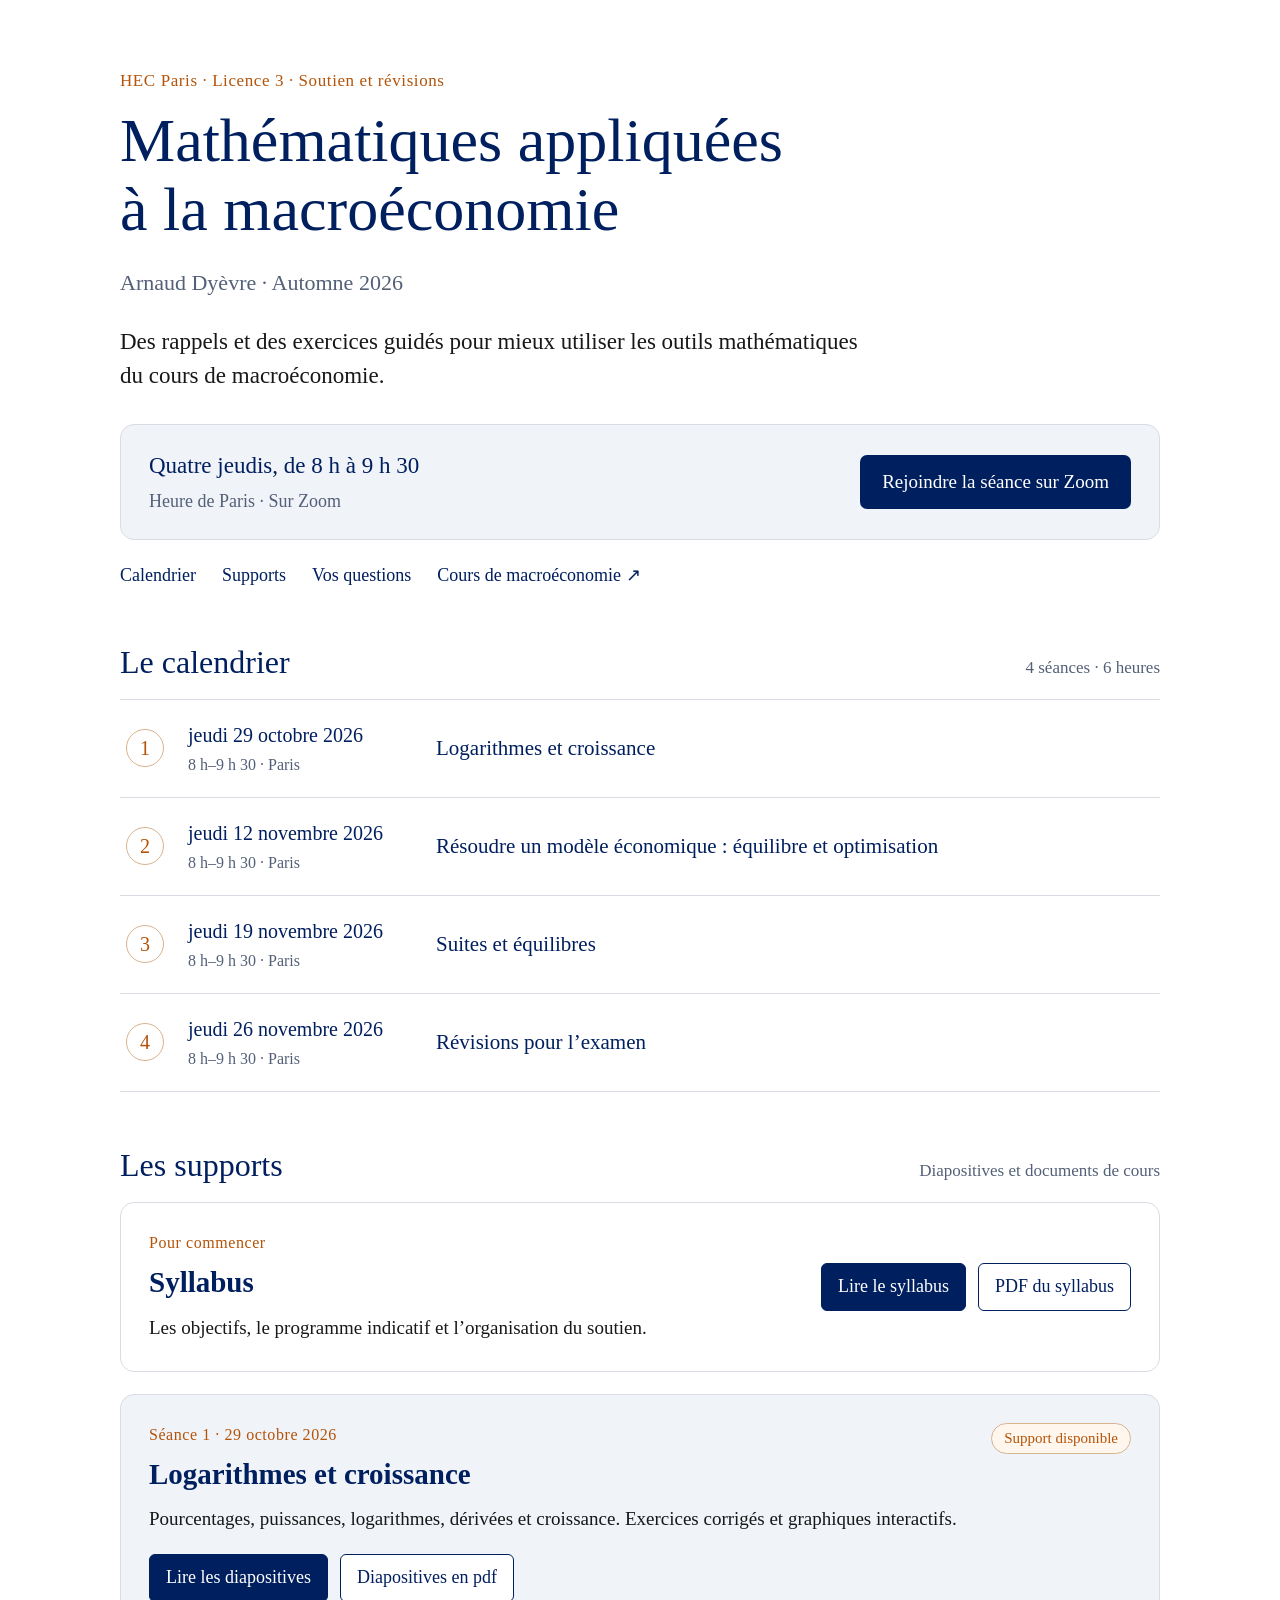
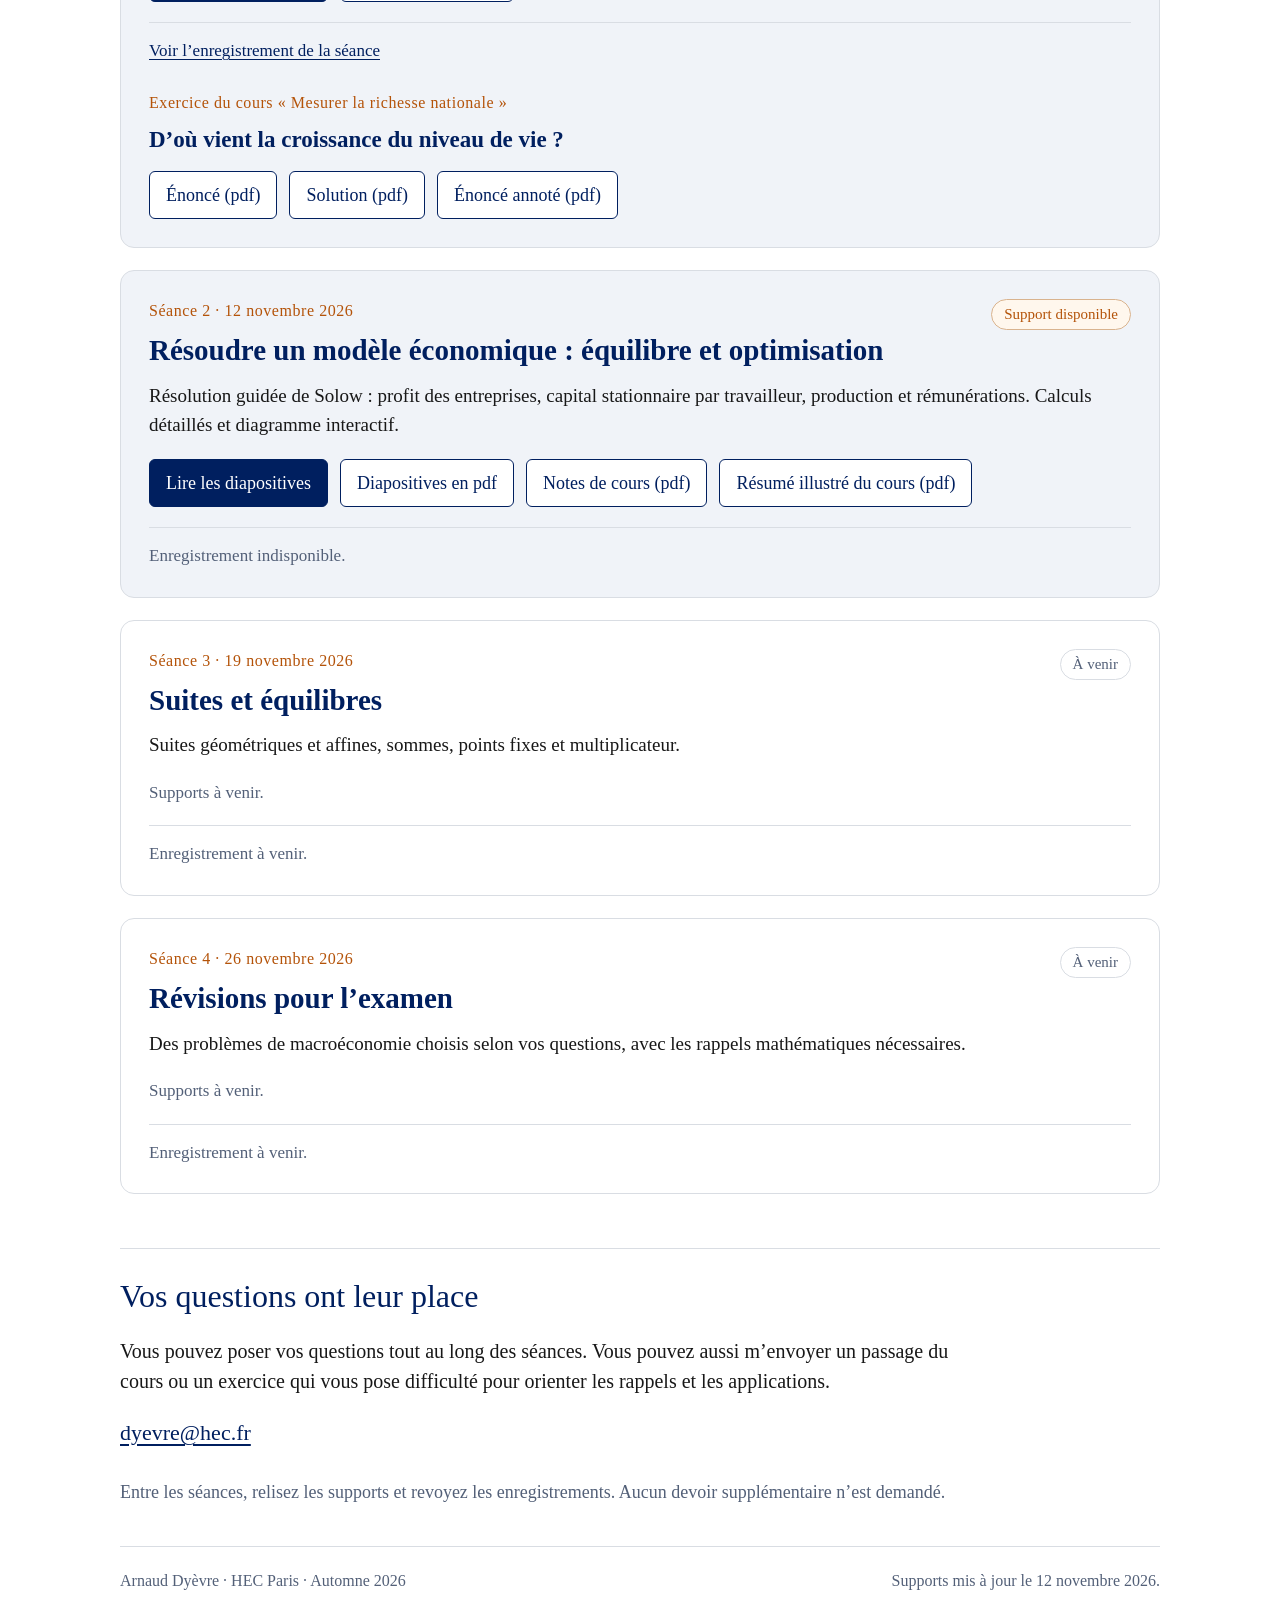
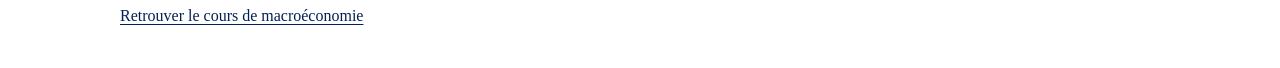
==== commit 4396068b: "Publier le résumé du 12 novembre et signaler le replay indisponible" ====
--- a/index.html
+++ b/index.html
@@ -19,7 +19,7 @@
       <div class="meeting">
         <div>
           <p class="meeting-title">Quatre jeudis, de 8 h à 9 h 30</p>
-          <p>Heure de Paris · Sur Zoom · Séances enregistrées</p>
+          <p>Heure de Paris · Sur Zoom</p>
         </div>
         <a class="zoom-link" href="https://hec-fr.zoom.us/j/93011136037?pwd=wQGfQy9yDaXezqbJREj5pAg8mzJa5s.1">Rejoindre la séance sur Zoom</a>
       </div>
@@ -62,7 +62,7 @@
           </div>
         </article>
         <article class="resource" id="seance-1"><div class="resource-header"><div><p class="eyebrow">Séance 1 · 29 octobre 2026</p><h3>Logarithmes et croissance</h3></div><span class="badge">Support disponible</span></div><p>Pourcentages, puissances, logarithmes, dérivées et croissance. Exercices corrigés et graphiques interactifs.</p><div class="links"><a class="primary" href="seances/01/index.html">Lire les diapositives</a><a href="seances/01/cours.pdf">Diapositives en pdf</a></div><p class="recording"><a href="https://hec-fr.zoom.us/rec/share/CpAm8EbOjCnh-dAqGoiqT7dMK39bv6_AXzwd8DbIf7z0qq-OhSdYJFGnqso7XbMc.ZM7nqVQyBa89vtGU">Voir l’enregistrement de la séance</a></p><div class="exercise"><p class="eyebrow">Exercice du cours « Mesurer la richesse nationale »</p><h4>D’où vient la croissance du niveau de vie ?</h4><div class="links"><a href="https://arnauddyevre.github.io/macroeconomie-l3-2026/chapitre-1/exercices/niveau_vie_exercice_etudiant.pdf">Énoncé (pdf)</a><a href="https://arnauddyevre.github.io/macroeconomie-l3-2026/supports-enseignant-362f9e78756efc9147313d8e/session-1/exercices/niveau_vie_exercice_corrige.pdf">Solution (pdf)</a><a href="seances/01/exercices/niveau_vie_exercice_annote.pdf">Énoncé annoté (pdf)</a></div></div></article>
-        <article class="resource" id="seance-2"><div class="resource-header"><div><p class="eyebrow">Séance 2 · 12 novembre 2026</p><h3>Résoudre un modèle économique : équilibre et optimisation</h3></div><span class="badge">Support disponible</span></div><p>Résolution guidée de Solow : profit des entreprises, capital stationnaire par travailleur, production et rémunérations. Calculs détaillés et diagramme interactif.</p><div class="links"><a class="primary" href="seances/02/index.html">Lire les diapositives</a><a href="seances/02/cours.pdf">Diapositives en pdf</a><a href="seances/02/notes_de_cours.pdf">Notes de cours (pdf)</a></div><p class="recording">Enregistrement à venir.</p></article>
+        <article class="resource" id="seance-2"><div class="resource-header"><div><p class="eyebrow">Séance 2 · 12 novembre 2026</p><h3>Résoudre un modèle économique : équilibre et optimisation</h3></div><span class="badge">Support disponible</span></div><p>Résolution guidée de Solow : profit des entreprises, capital stationnaire par travailleur, production et rémunérations. Calculs détaillés et diagramme interactif.</p><div class="links"><a class="primary" href="seances/02/index.html">Lire les diapositives</a><a href="seances/02/cours.pdf">Diapositives en pdf</a><a href="seances/02/notes_de_cours.pdf">Notes de cours (pdf)</a><a href="seances/02/resume_cours_2026-11-12.pdf">Résumé illustré du cours (pdf)</a></div><p class="recording">Enregistrement indisponible.</p></article>
         <article class="resource upcoming" id="seance-3"><div class="resource-header"><div><p class="eyebrow">Séance 3 · 19 novembre 2026</p><h3>Suites et équilibres</h3></div><span class="badge upcoming">À venir</span></div><p>Suites géométriques et affines, sommes, points fixes et multiplicateur.</p><p class="availability">Supports à venir.</p><p class="recording">Enregistrement à venir.</p></article>
         <article class="resource upcoming" id="seance-4"><div class="resource-header"><div><p class="eyebrow">Séance 4 · 26 novembre 2026</p><h3>Révisions pour l’examen</h3></div><span class="badge upcoming">À venir</span></div><p>Des problèmes de macroéconomie choisis selon vos questions, avec les rappels mathématiques nécessaires.</p><p class="availability">Supports à venir.</p><p class="recording">Enregistrement à venir.</p></article>
       </div>
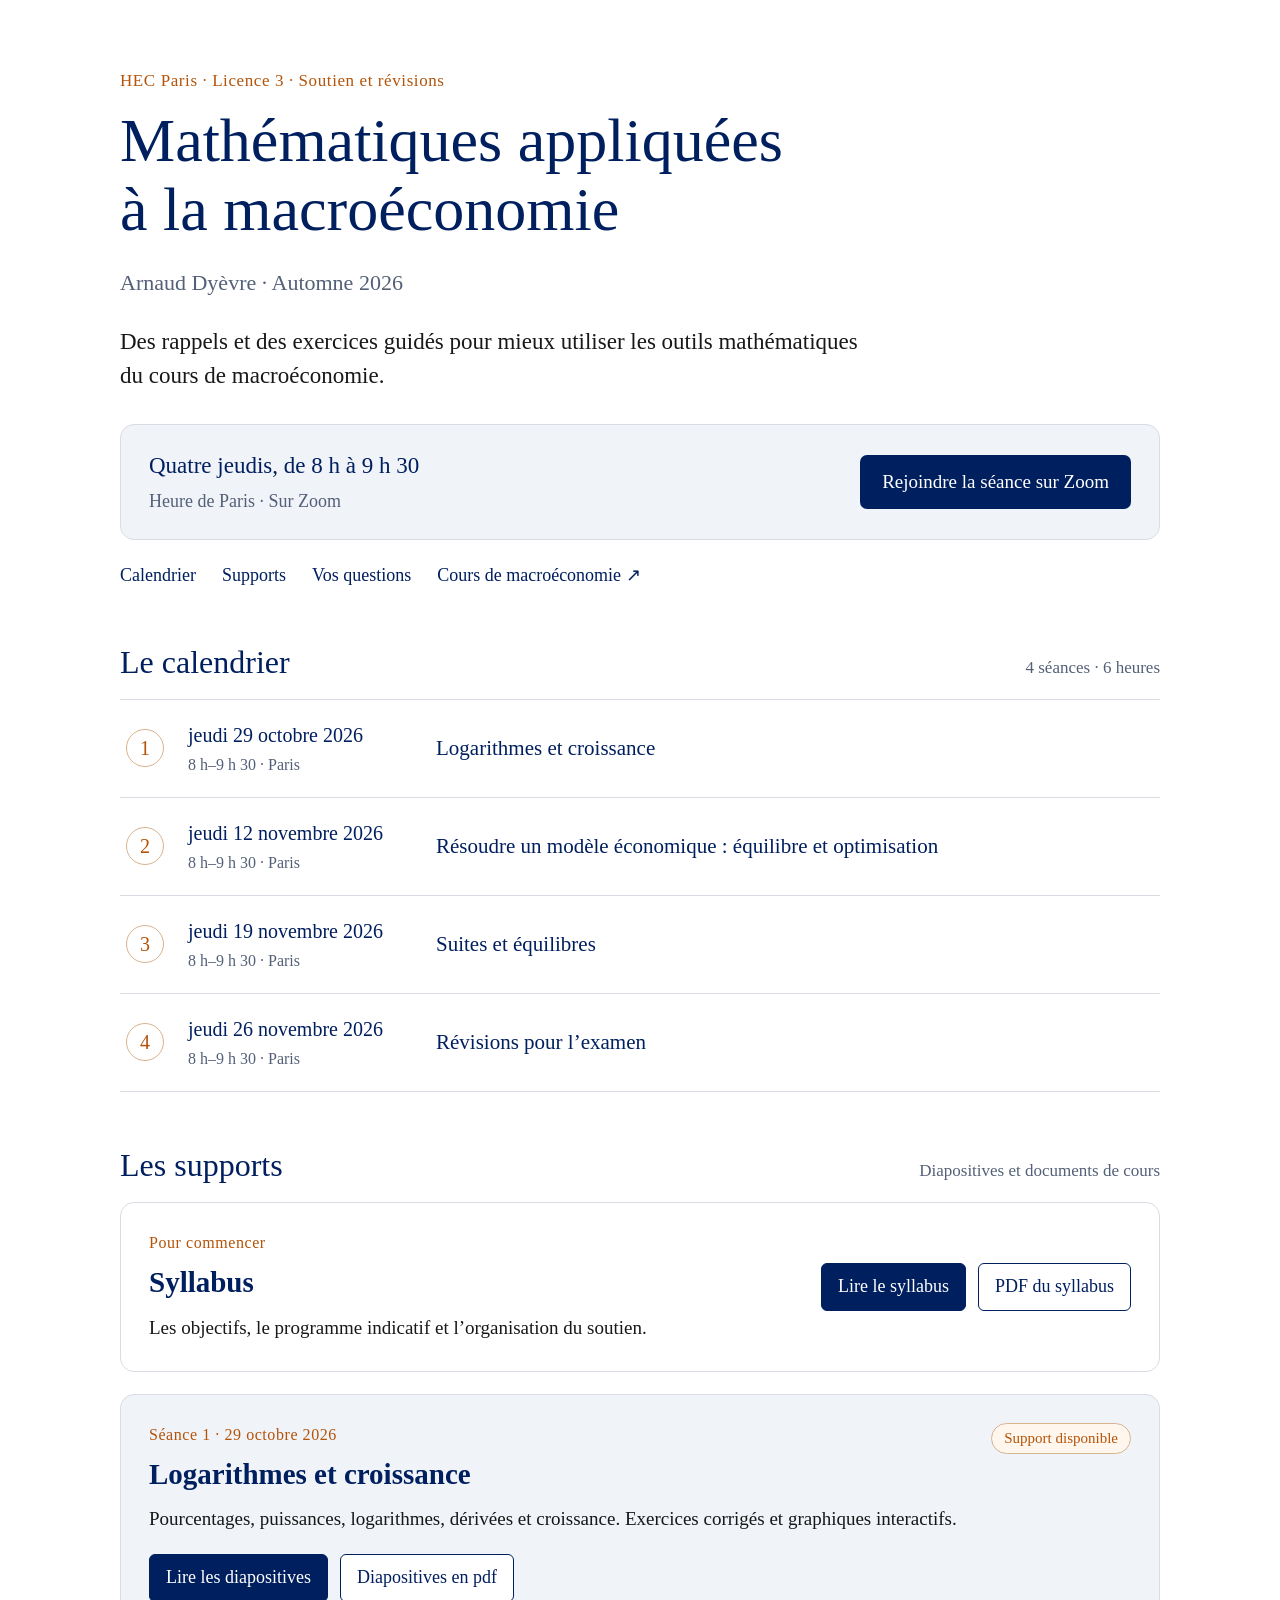
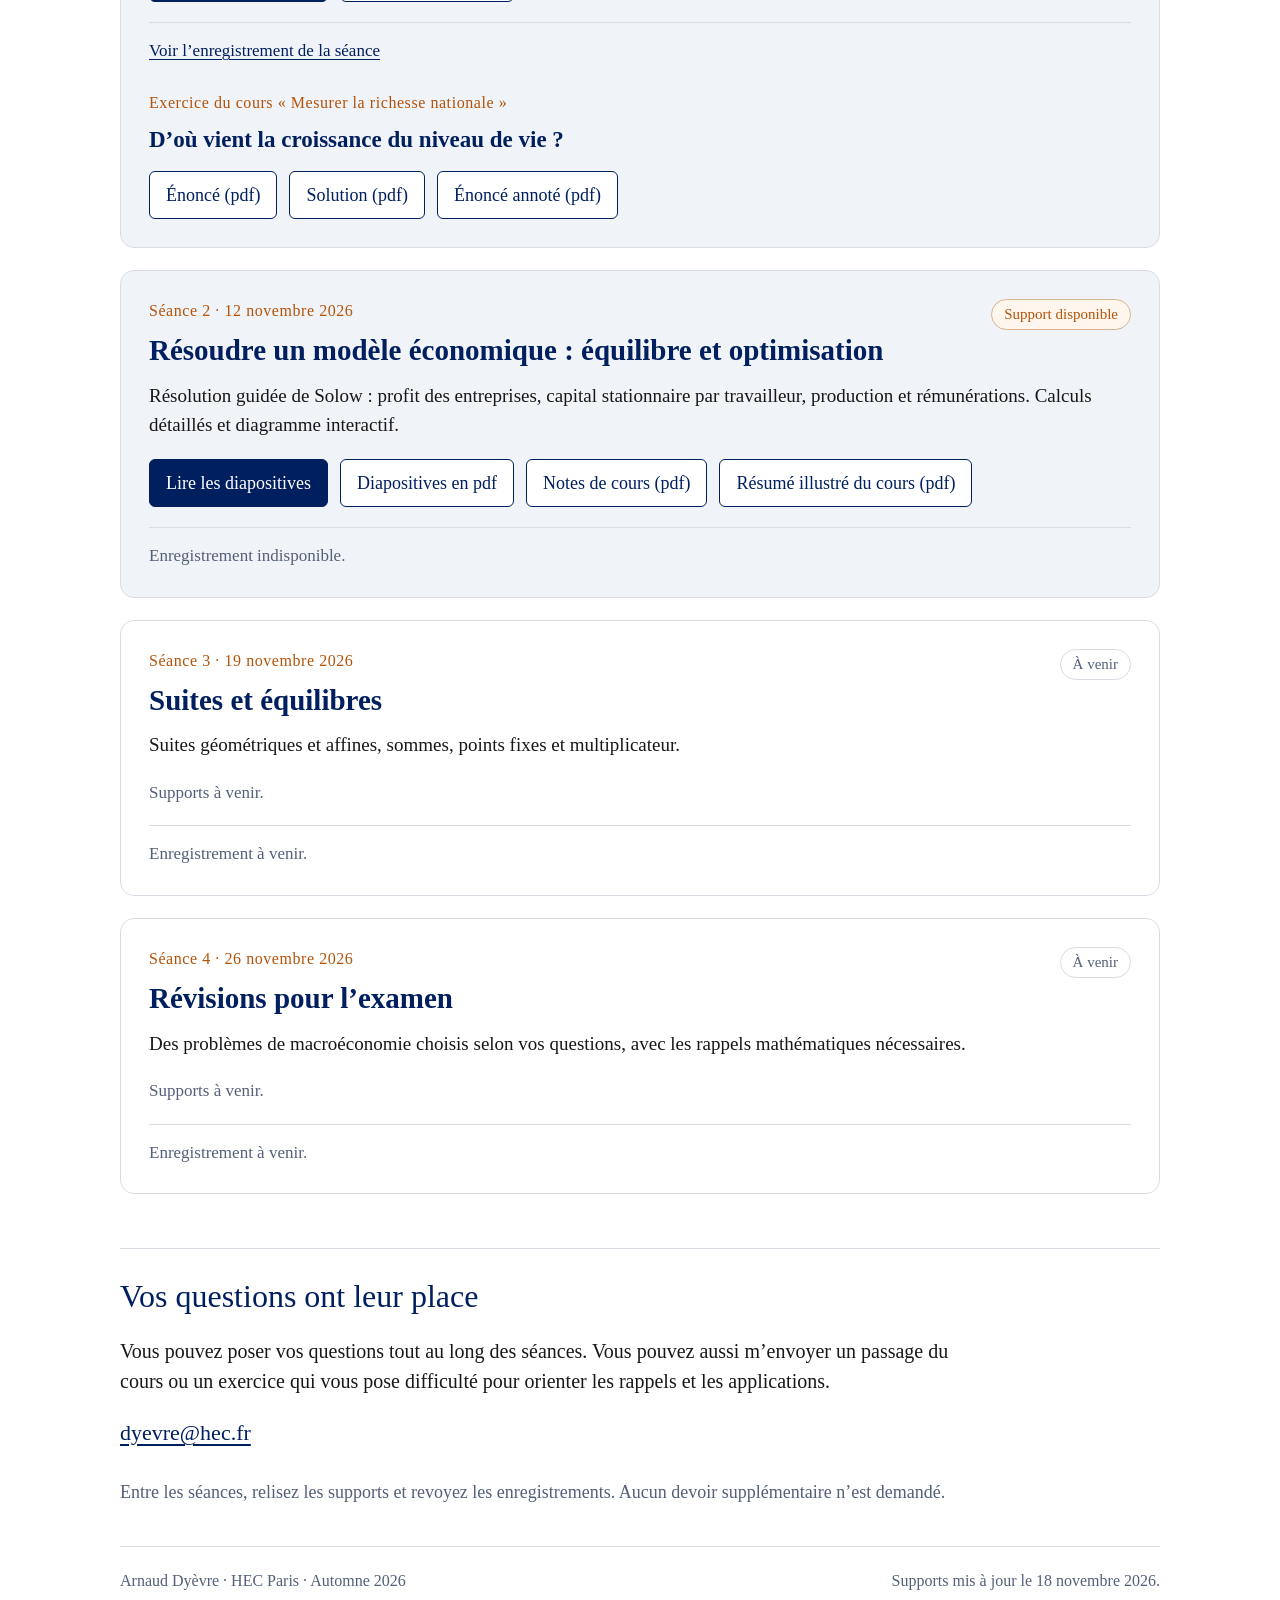
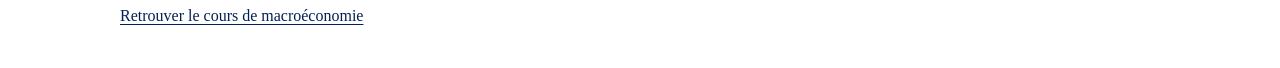
==== commit 2bc3f35d: "Marquer la fin du cours 2 dans la séance 2 Bandeau « fin du cours 2 » sur « Isoler k* : appliquer la" ====
--- a/index.html
+++ b/index.html
@@ -77,7 +77,7 @@
 
     <footer>
       <p>Arnaud Dyèvre · HEC Paris · Automne 2026</p>
-      <p>Supports mis à jour le <time datetime="2026-11-12">12 novembre 2026</time>.</p>
+      <p>Supports mis à jour le <time datetime="2026-11-18">18 novembre 2026</time>.</p>
       <a href="https://arnauddyevre.github.io/macroeconomie-l3-2026/">Retrouver le cours de macroéconomie</a>
     </footer>
   </main>
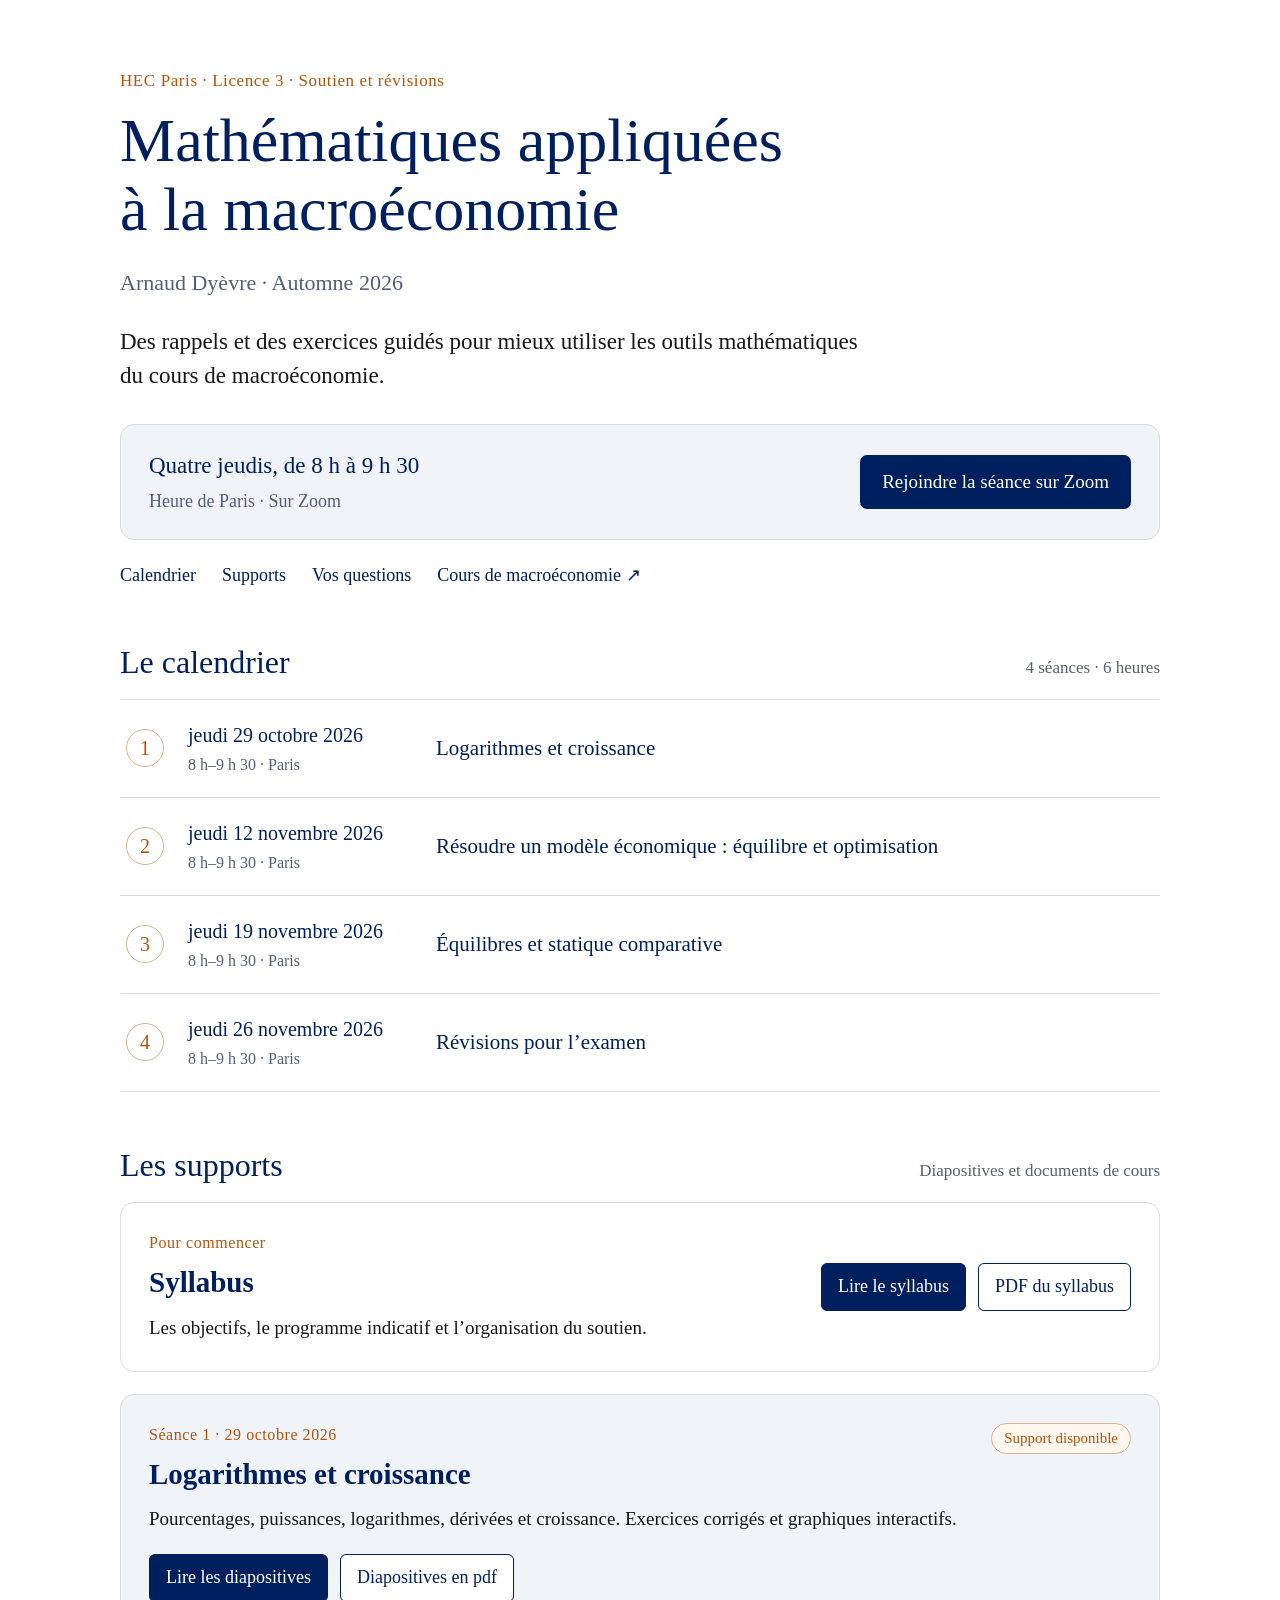
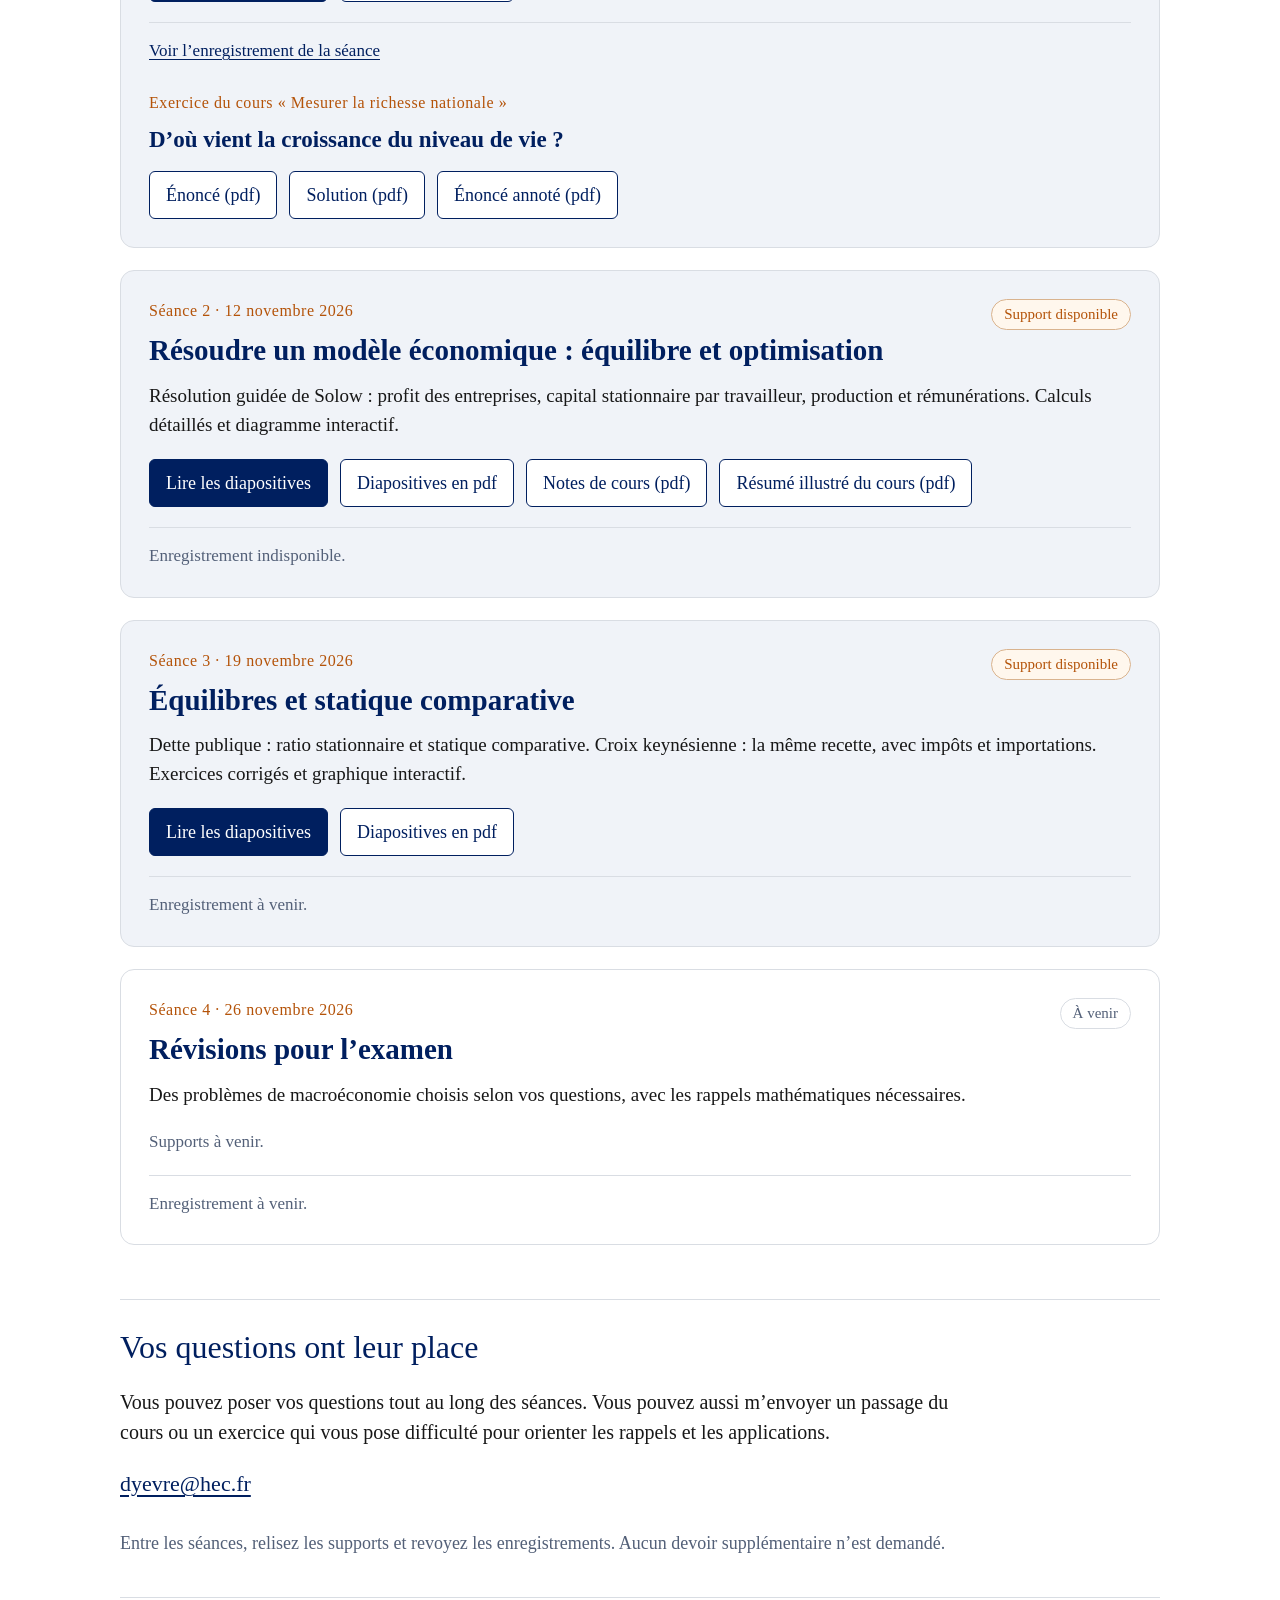
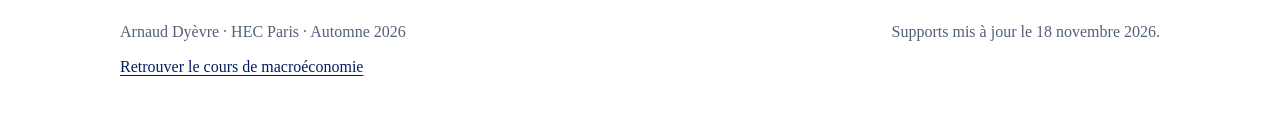
==== commit 7ee3f57c: "Publier la séance 3 : équilibres et statique comparative Support de 21 diapositives en HTML et en PD" ====
--- a/index.html
+++ b/index.html
@@ -39,7 +39,7 @@
       <ol class="schedule">
         <li><span class="session-number" aria-hidden="true">1</span><div class="date-block"><time datetime="2026-10-29">jeudi 29 octobre 2026</time><span class="hours">8 h–9 h 30 · Paris</span></div><a class="session-topic" href="#seance-1">Logarithmes et croissance</a></li>
         <li><span class="session-number" aria-hidden="true">2</span><div class="date-block"><time datetime="2026-11-12">jeudi 12 novembre 2026</time><span class="hours">8 h–9 h 30 · Paris</span></div><a class="session-topic" href="#seance-2">Résoudre un modèle économique : équilibre et optimisation</a></li>
-        <li><span class="session-number" aria-hidden="true">3</span><div class="date-block"><time datetime="2026-11-19">jeudi 19 novembre 2026</time><span class="hours">8 h–9 h 30 · Paris</span></div><span class="session-topic">Suites et équilibres</span></li>
+        <li><span class="session-number" aria-hidden="true">3</span><div class="date-block"><time datetime="2026-11-19">jeudi 19 novembre 2026</time><span class="hours">8 h–9 h 30 · Paris</span></div><a class="session-topic" href="#seance-3">Équilibres et statique comparative</a></li>
         <li><span class="session-number" aria-hidden="true">4</span><div class="date-block"><time datetime="2026-11-26">jeudi 26 novembre 2026</time><span class="hours">8 h–9 h 30 · Paris</span></div><span class="session-topic">Révisions pour l’examen</span></li>
       </ol>
     </section>
@@ -63,7 +63,7 @@
         </article>
         <article class="resource" id="seance-1"><div class="resource-header"><div><p class="eyebrow">Séance 1 · 29 octobre 2026</p><h3>Logarithmes et croissance</h3></div><span class="badge">Support disponible</span></div><p>Pourcentages, puissances, logarithmes, dérivées et croissance. Exercices corrigés et graphiques interactifs.</p><div class="links"><a class="primary" href="seances/01/index.html">Lire les diapositives</a><a href="seances/01/cours.pdf">Diapositives en pdf</a></div><p class="recording"><a href="https://hec-fr.zoom.us/rec/share/CpAm8EbOjCnh-dAqGoiqT7dMK39bv6_AXzwd8DbIf7z0qq-OhSdYJFGnqso7XbMc.ZM7nqVQyBa89vtGU">Voir l’enregistrement de la séance</a></p><div class="exercise"><p class="eyebrow">Exercice du cours « Mesurer la richesse nationale »</p><h4>D’où vient la croissance du niveau de vie ?</h4><div class="links"><a href="https://arnauddyevre.github.io/macroeconomie-l3-2026/chapitre-1/exercices/niveau_vie_exercice_etudiant.pdf">Énoncé (pdf)</a><a href="https://arnauddyevre.github.io/macroeconomie-l3-2026/supports-enseignant-362f9e78756efc9147313d8e/session-1/exercices/niveau_vie_exercice_corrige.pdf">Solution (pdf)</a><a href="seances/01/exercices/niveau_vie_exercice_annote.pdf">Énoncé annoté (pdf)</a></div></div></article>
         <article class="resource" id="seance-2"><div class="resource-header"><div><p class="eyebrow">Séance 2 · 12 novembre 2026</p><h3>Résoudre un modèle économique : équilibre et optimisation</h3></div><span class="badge">Support disponible</span></div><p>Résolution guidée de Solow : profit des entreprises, capital stationnaire par travailleur, production et rémunérations. Calculs détaillés et diagramme interactif.</p><div class="links"><a class="primary" href="seances/02/index.html">Lire les diapositives</a><a href="seances/02/cours.pdf">Diapositives en pdf</a><a href="seances/02/notes_de_cours.pdf">Notes de cours (pdf)</a><a href="seances/02/resume_cours_2026-11-12.pdf">Résumé illustré du cours (pdf)</a></div><p class="recording">Enregistrement indisponible.</p></article>
-        <article class="resource upcoming" id="seance-3"><div class="resource-header"><div><p class="eyebrow">Séance 3 · 19 novembre 2026</p><h3>Suites et équilibres</h3></div><span class="badge upcoming">À venir</span></div><p>Suites géométriques et affines, sommes, points fixes et multiplicateur.</p><p class="availability">Supports à venir.</p><p class="recording">Enregistrement à venir.</p></article>
+        <article class="resource" id="seance-3"><div class="resource-header"><div><p class="eyebrow">Séance 3 · 19 novembre 2026</p><h3>Équilibres et statique comparative</h3></div><span class="badge">Support disponible</span></div><p>Dette publique : ratio stationnaire et statique comparative. Croix keynésienne : la même recette, avec impôts et importations. Exercices corrigés et graphique interactif.</p><div class="links"><a class="primary" href="seances/03/index.html">Lire les diapositives</a><a href="seances/03/cours.pdf">Diapositives en pdf</a></div><p class="recording">Enregistrement à venir.</p></article>
         <article class="resource upcoming" id="seance-4"><div class="resource-header"><div><p class="eyebrow">Séance 4 · 26 novembre 2026</p><h3>Révisions pour l’examen</h3></div><span class="badge upcoming">À venir</span></div><p>Des problèmes de macroéconomie choisis selon vos questions, avec les rappels mathématiques nécessaires.</p><p class="availability">Supports à venir.</p><p class="recording">Enregistrement à venir.</p></article>
       </div>
     </section>
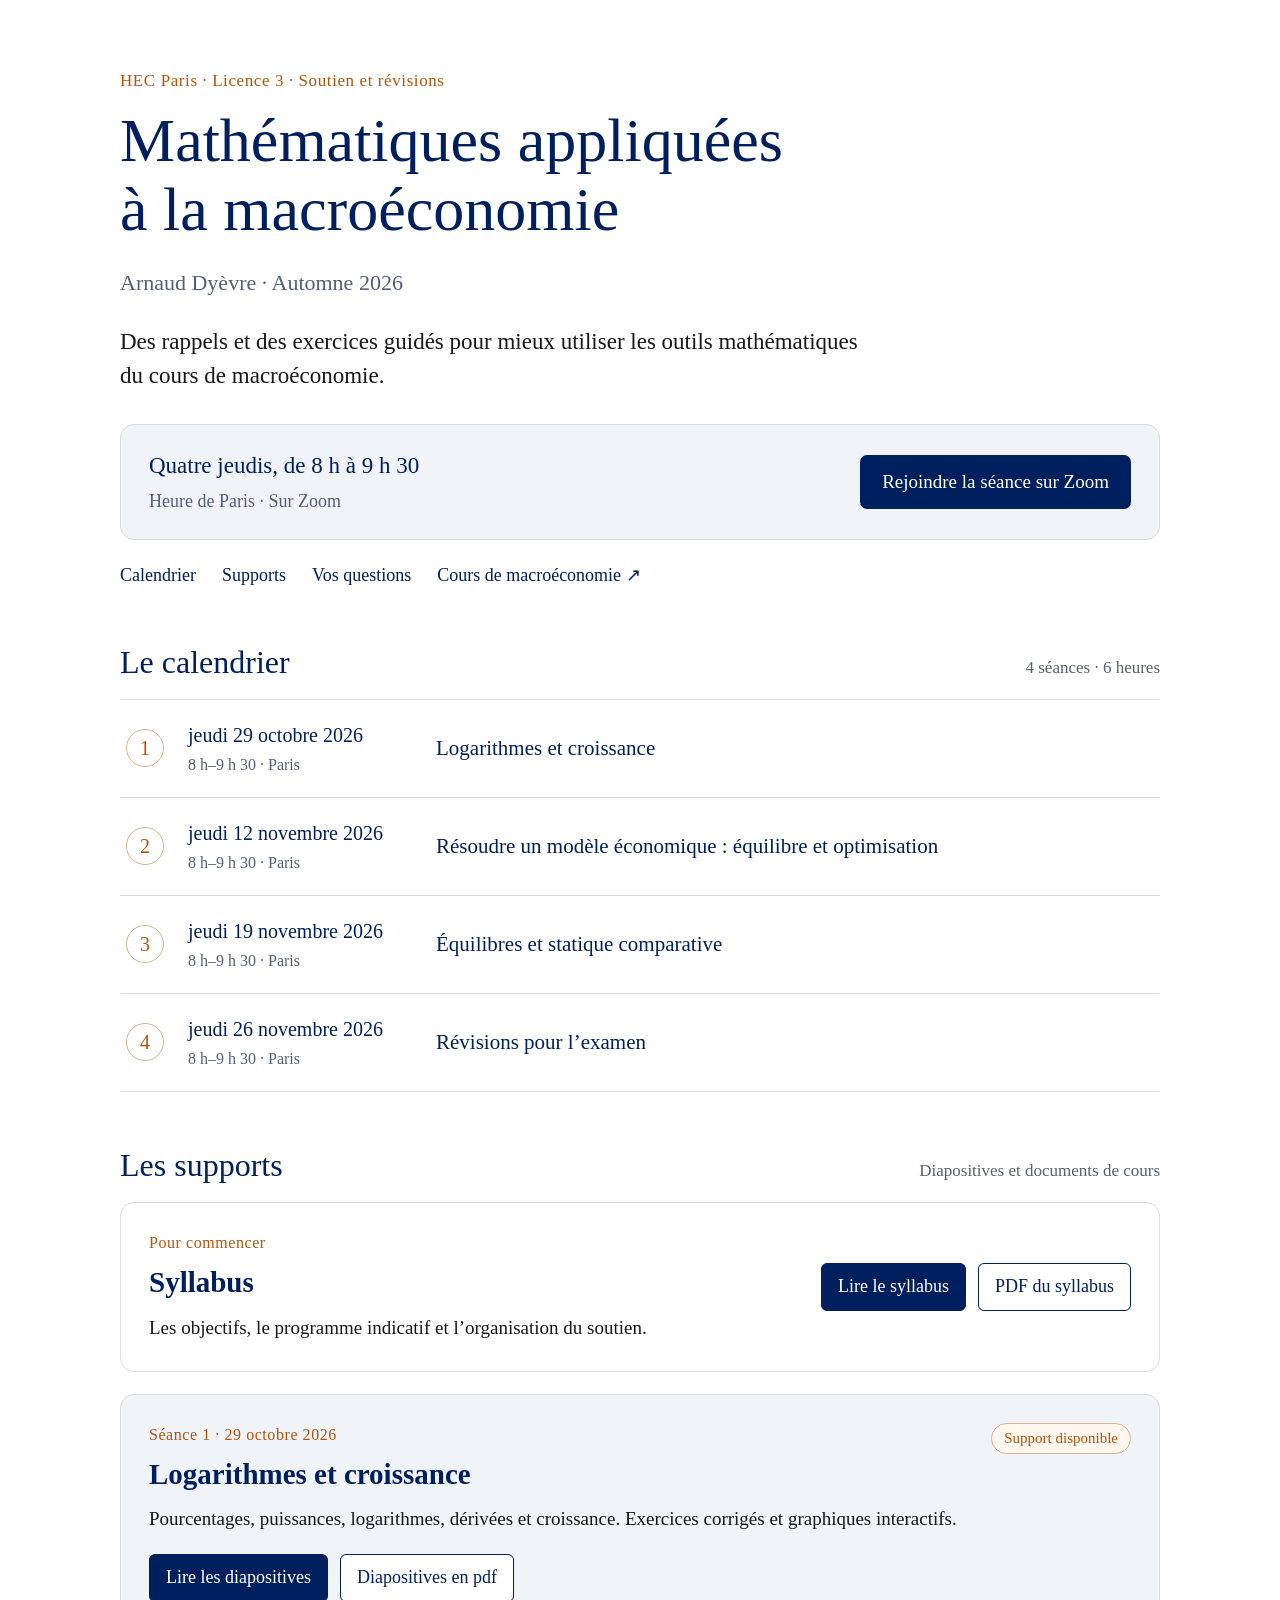
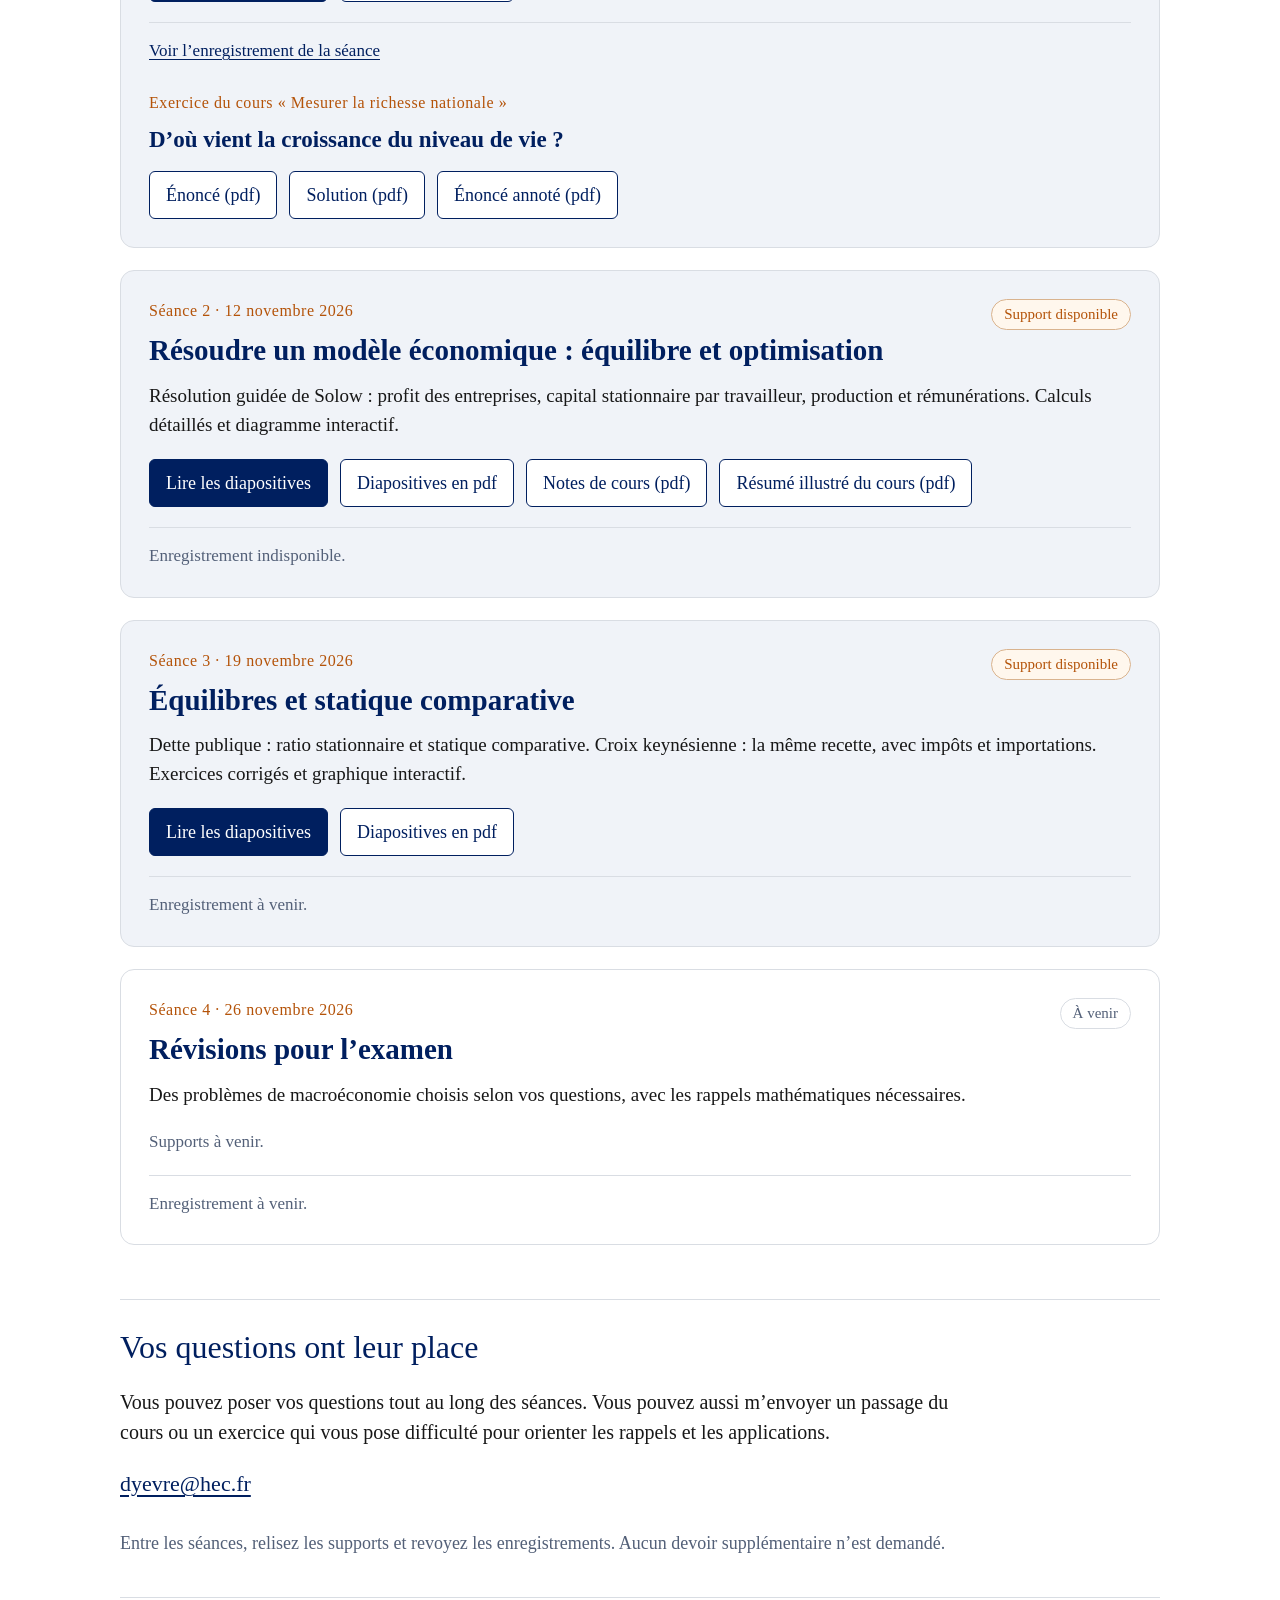
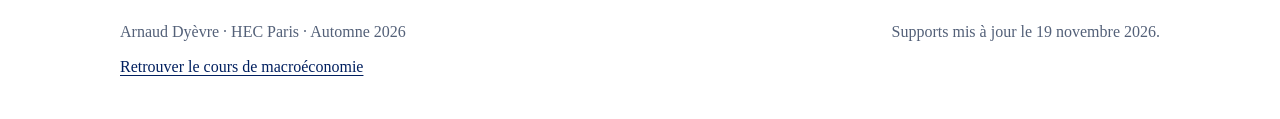
==== commit 3653b2f1: "Mettre à jour le syllabus du soutien Enregistrements présentés comme disponibles selon les séances, " ====
--- a/index.html
+++ b/index.html
@@ -77,7 +77,7 @@
 
     <footer>
       <p>Arnaud Dyèvre · HEC Paris · Automne 2026</p>
-      <p>Supports mis à jour le <time datetime="2026-11-18">18 novembre 2026</time>.</p>
+      <p>Supports mis à jour le <time datetime="2026-11-19">19 novembre 2026</time>.</p>
       <a href="https://arnauddyevre.github.io/macroeconomie-l3-2026/">Retrouver le cours de macroéconomie</a>
     </footer>
   </main>
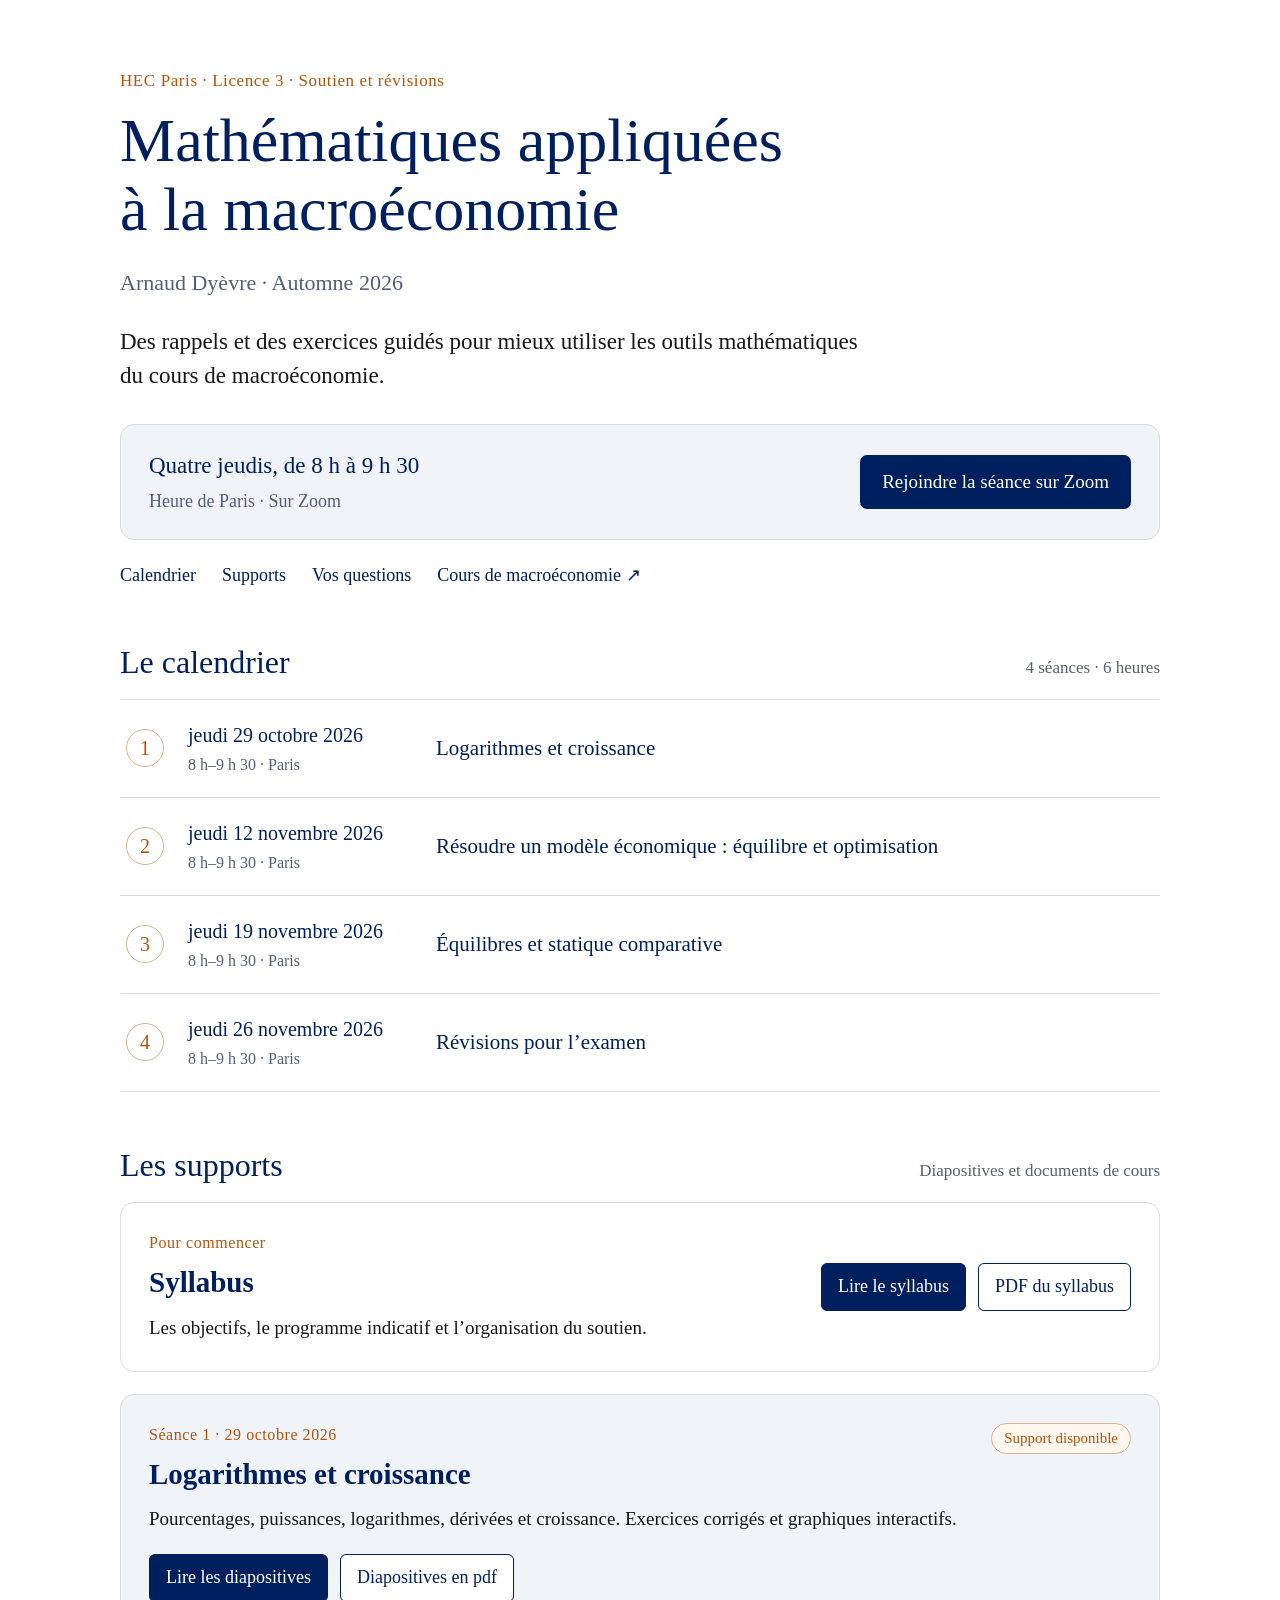
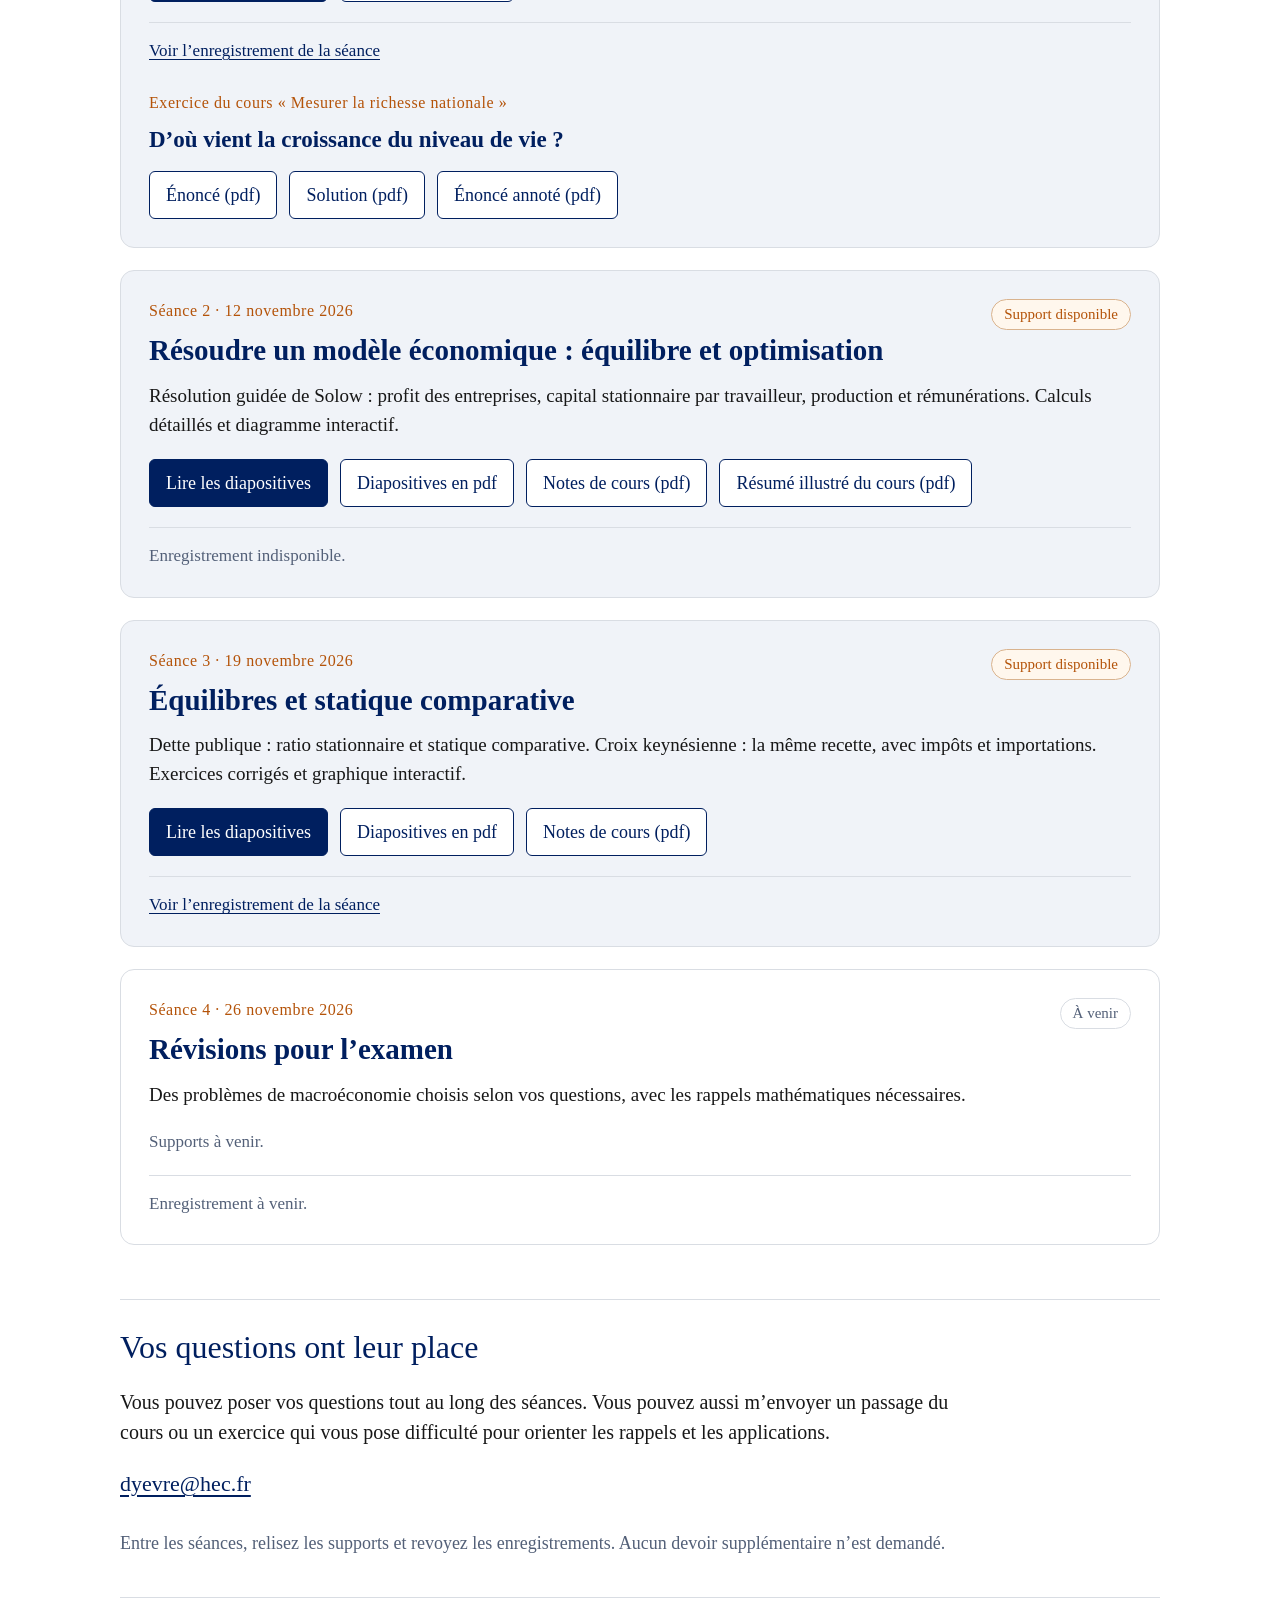
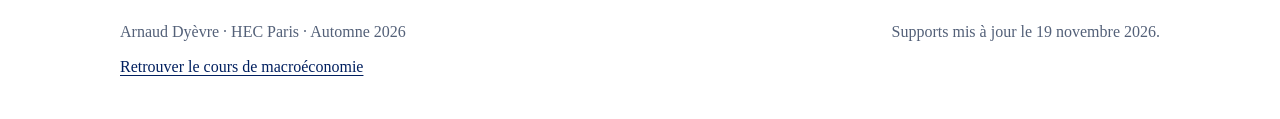
==== commit 2e82de61: "Add 19 November recording and handwritten course notes" ====
--- a/index.html
+++ b/index.html
@@ -63,7 +63,7 @@
         </article>
         <article class="resource" id="seance-1"><div class="resource-header"><div><p class="eyebrow">Séance 1 · 29 octobre 2026</p><h3>Logarithmes et croissance</h3></div><span class="badge">Support disponible</span></div><p>Pourcentages, puissances, logarithmes, dérivées et croissance. Exercices corrigés et graphiques interactifs.</p><div class="links"><a class="primary" href="seances/01/index.html">Lire les diapositives</a><a href="seances/01/cours.pdf">Diapositives en pdf</a></div><p class="recording"><a href="https://hec-fr.zoom.us/rec/share/CpAm8EbOjCnh-dAqGoiqT7dMK39bv6_AXzwd8DbIf7z0qq-OhSdYJFGnqso7XbMc.ZM7nqVQyBa89vtGU">Voir l’enregistrement de la séance</a></p><div class="exercise"><p class="eyebrow">Exercice du cours « Mesurer la richesse nationale »</p><h4>D’où vient la croissance du niveau de vie ?</h4><div class="links"><a href="https://arnauddyevre.github.io/macroeconomie-l3-2026/chapitre-1/exercices/niveau_vie_exercice_etudiant.pdf">Énoncé (pdf)</a><a href="https://arnauddyevre.github.io/macroeconomie-l3-2026/supports-enseignant-362f9e78756efc9147313d8e/session-1/exercices/niveau_vie_exercice_corrige.pdf">Solution (pdf)</a><a href="seances/01/exercices/niveau_vie_exercice_annote.pdf">Énoncé annoté (pdf)</a></div></div></article>
         <article class="resource" id="seance-2"><div class="resource-header"><div><p class="eyebrow">Séance 2 · 12 novembre 2026</p><h3>Résoudre un modèle économique : équilibre et optimisation</h3></div><span class="badge">Support disponible</span></div><p>Résolution guidée de Solow : profit des entreprises, capital stationnaire par travailleur, production et rémunérations. Calculs détaillés et diagramme interactif.</p><div class="links"><a class="primary" href="seances/02/index.html">Lire les diapositives</a><a href="seances/02/cours.pdf">Diapositives en pdf</a><a href="seances/02/notes_de_cours.pdf">Notes de cours (pdf)</a><a href="seances/02/resume_cours_2026-11-12.pdf">Résumé illustré du cours (pdf)</a></div><p class="recording">Enregistrement indisponible.</p></article>
-        <article class="resource" id="seance-3"><div class="resource-header"><div><p class="eyebrow">Séance 3 · 19 novembre 2026</p><h3>Équilibres et statique comparative</h3></div><span class="badge">Support disponible</span></div><p>Dette publique : ratio stationnaire et statique comparative. Croix keynésienne : la même recette, avec impôts et importations. Exercices corrigés et graphique interactif.</p><div class="links"><a class="primary" href="seances/03/index.html">Lire les diapositives</a><a href="seances/03/cours.pdf">Diapositives en pdf</a></div><p class="recording">Enregistrement à venir.</p></article>
+        <article class="resource" id="seance-3"><div class="resource-header"><div><p class="eyebrow">Séance 3 · 19 novembre 2026</p><h3>Équilibres et statique comparative</h3></div><span class="badge">Support disponible</span></div><p>Dette publique : ratio stationnaire et statique comparative. Croix keynésienne : la même recette, avec impôts et importations. Exercices corrigés et graphique interactif.</p><div class="links"><a class="primary" href="seances/03/index.html">Lire les diapositives</a><a href="seances/03/cours.pdf">Diapositives en pdf</a><a href="seances/03/notes_de_cours.pdf">Notes de cours (pdf)</a></div><p class="recording"><a href="https://hec-fr.zoom.us/rec/share/vYK155J5Q_IQEWhiphIQOdu0gSVRpAPoMXkgpfrSry5KYA0aqoTwuCpJvTs4Ra4t.wA7usqkuzgQkSqZe">Voir l’enregistrement de la séance</a></p></article>
         <article class="resource upcoming" id="seance-4"><div class="resource-header"><div><p class="eyebrow">Séance 4 · 26 novembre 2026</p><h3>Révisions pour l’examen</h3></div><span class="badge upcoming">À venir</span></div><p>Des problèmes de macroéconomie choisis selon vos questions, avec les rappels mathématiques nécessaires.</p><p class="availability">Supports à venir.</p><p class="recording">Enregistrement à venir.</p></article>
       </div>
     </section>
